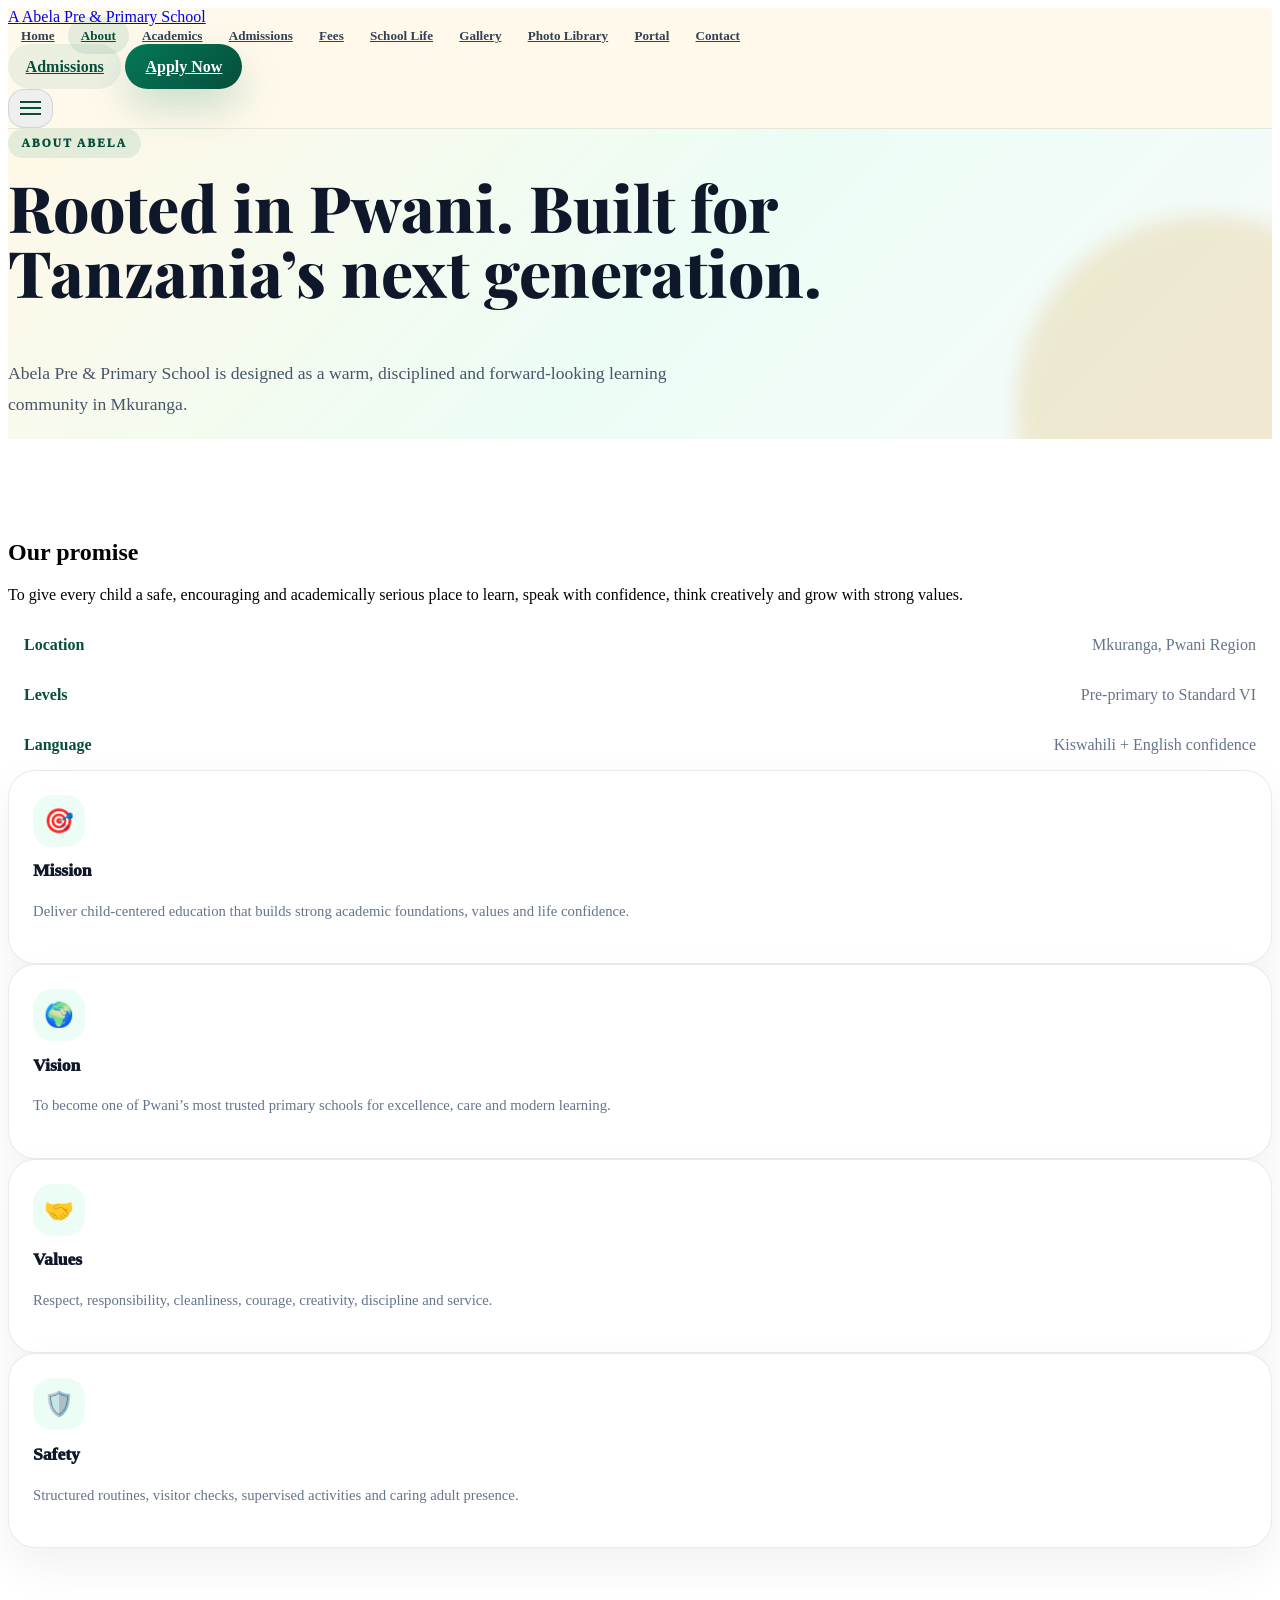
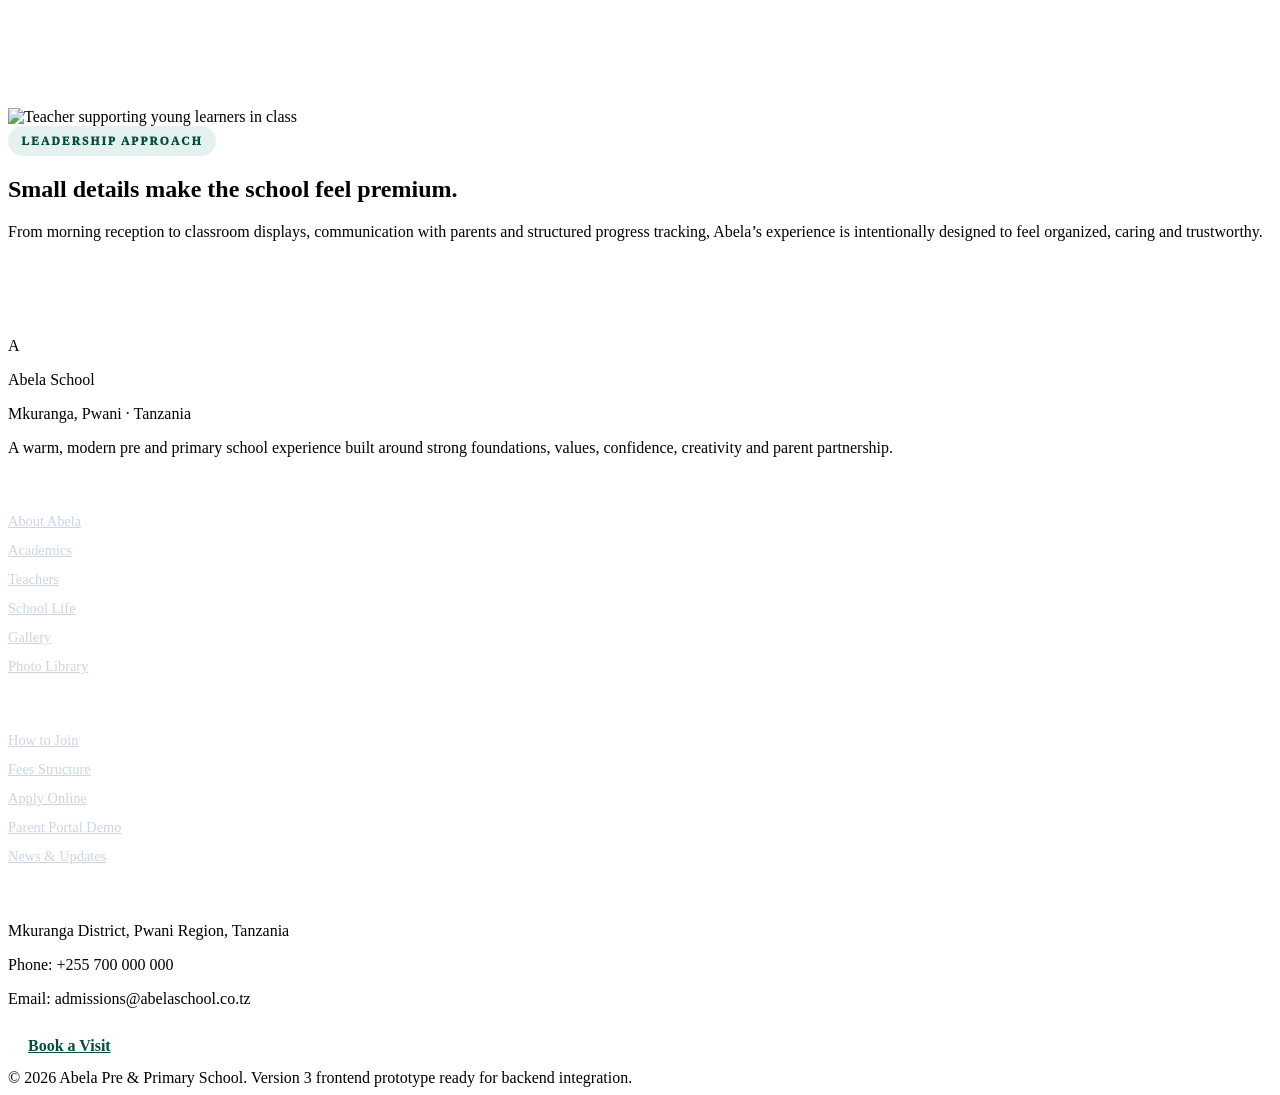
==== about.html @ 207eb551 "all new commited" ====
<!doctype html>
<html lang="en">
<head>
  <meta charset="UTF-8" />
  <meta name="viewport" content="width=device-width, initial-scale=1.0" />
  <title>About Abela | Pre &amp; Primary School in Pwani</title>
  <meta name="description" content="Learn about Abela Pre &amp; Primary School, a child-focused school in Mkuranga, Pwani, Tanzania." />
  <meta name="theme-color" content="#047857" />
  <meta property="og:title" content="About Abela | Pre &amp; Primary School in Pwani" />
  <meta property="og:description" content="Learn about Abela Pre &amp; Primary School, a child-focused school in Mkuranga, Pwani, Tanzania." />
  <meta property="og:type" content="website" />
  <meta property="og:image" content="https://images.unsplash.com/photo-1509062522246-3755977927d7?auto=format&fit=crop&w=1600&q=80" />
  <link rel="preconnect" href="https://fonts.googleapis.com" />
  <link rel="preconnect" href="https://fonts.gstatic.com" crossorigin />
  <link href="https://fonts.googleapis.com/css2?family=Inter:wght@400;500;600;700;800;900&family=Playfair+Display:wght@700;800&display=swap" rel="stylesheet" />
  <script src="https://cdn.tailwindcss.com"></script>
  <script>
    tailwind.config = {
      theme: {
        extend: {
          fontFamily: {
            sans: ['Inter', 'sans-serif'],
            display: ['Playfair Display', 'serif']
          },
          colors: {
            abela: {
              green: '#047857',
              deep: '#064e3b',
              gold: '#d6a83f',
              cream: '#fff8e7'
            }
          },
          boxShadow: {
            glow: '0 24px 70px rgba(4, 120, 87, 0.22)'
          }
        }
      }
    };
  </script>
  <link rel="stylesheet" href="assets/css/styles.css" />
  <script type="application/ld+json">{"@context":"https://schema.org","@type":"School","name":"Abela Pre & Primary School","address":{"@type":"PostalAddress","addressLocality":"Mkuranga","addressRegion":"Pwani","addressCountry":"TZ"},"url":"https://example.com","telephone":"+255700000000"}</script>
</head>
<body class="bg-abela-cream text-slate-900 antialiased">
  <a href="#main" class="skip-link">Skip to content</a>
  
<header class="site-header">
  <nav class="mx-auto flex max-w-7xl items-center justify-between px-4 py-4 sm:px-6 lg:px-8" aria-label="Main navigation">
    <a href="index.html" class="group flex items-center gap-3" aria-label="Abela Pre & Primary School home">
      <span class="grid h-12 w-12 place-items-center rounded-2xl bg-emerald-700 text-lg font-black text-white shadow-lg shadow-emerald-900/20 ring-1 ring-white/30">A</span>
      <span>
        <span class="block text-sm font-black uppercase tracking-[0.22em] text-emerald-900">Abela</span>
        <span class="block text-xs font-semibold text-slate-500">Pre & Primary School</span>
      </span>
    </a>
    <div class="hidden items-center gap-1 xl:flex">
      <a class="nav-link" href="index.html">Home</a><a class="nav-link active" href="about.html">About</a><a class="nav-link" href="academics.html">Academics</a><a class="nav-link" href="admissions.html">Admissions</a><a class="nav-link" href="fees.html">Fees</a><a class="nav-link" href="school-life.html">School Life</a><a class="nav-link" href="gallery.html">Gallery</a><a class="nav-link" href="photo-library.html">Photo Library</a><a class="nav-link" href="portal.html">Portal</a><a class="nav-link" href="contact.html">Contact</a>
    </div>
    <div class="hidden items-center gap-3 xl:flex">
      <a href="admissions.html" class="btn btn-ghost">Admissions</a>
      <a href="apply.html" class="btn btn-primary">Apply Now</a>
    </div>
    <button id="menuBtn" class="menu-button xl:hidden" type="button" aria-label="Open navigation menu" aria-controls="mobileMenu" aria-expanded="false">
      <span class="menu-line"></span>
      <span class="menu-line"></span>
      <span class="menu-line"></span>
    </button>
  </nav>
  <div id="mobileMenu" class="mobile-menu xl:hidden" hidden>
    <div class="mx-auto grid max-w-7xl gap-2 px-4 pb-5 sm:px-6">
      <a class="mobile-link" href="index.html">Home</a><a class="mobile-link active" href="about.html">About</a><a class="mobile-link" href="academics.html">Academics</a><a class="mobile-link" href="admissions.html">Admissions</a><a class="mobile-link" href="fees.html">Fees</a><a class="mobile-link" href="school-life.html">School Life</a><a class="mobile-link" href="gallery.html">Gallery</a><a class="mobile-link" href="photo-library.html">Photo Library</a><a class="mobile-link" href="portal.html">Portal</a><a class="mobile-link" href="contact.html">Contact</a><a class="mobile-link" href="teachers.html">Teachers</a><a class="mobile-link" href="news.html">News</a>
      <a href="apply.html" class="btn btn-primary mt-2 w-full justify-center">Start Admission Application</a>
    </div>
  </div>
</header>

  <main id="main">

<section class="page-hero">
  <div class="mx-auto max-w-7xl px-4 py-16 sm:px-6 lg:px-8">
    <span class="eyebrow">About Abela</span>
    <h1>Rooted in Pwani. Built for Tanzania’s next generation.</h1>
    <p>Abela Pre & Primary School is designed as a warm, disciplined and forward-looking learning community in Mkuranga.</p>
  </div>
</section>
<section class="section-padding bg-white">
  <div class="mx-auto grid max-w-7xl gap-10 px-4 sm:px-6 lg:grid-cols-[0.9fr_1.1fr] lg:px-8">
    <div class="reveal rounded-[2rem] bg-emerald-50 p-8">
      <h2 class="font-display text-4xl font-bold">Our promise</h2>
      <p class="mt-5 leading-8 text-slate-700">To give every child a safe, encouraging and academically serious place to learn, speak with confidence, think creatively and grow with strong values.</p>
      <div class="mt-8 grid gap-3">
        <div class="info-pill"><strong>Location</strong><span>Mkuranga, Pwani Region</span></div>
        <div class="info-pill"><strong>Levels</strong><span>Pre-primary to Standard VI</span></div>
        <div class="info-pill"><strong>Language</strong><span>Kiswahili + English confidence</span></div>
      </div>
    </div>
    <div class="grid gap-5 md:grid-cols-2">
      <article class="feature-card reveal"><span class="icon-badge">🎯</span><h3>Mission</h3><p>Deliver child-centered education that builds strong academic foundations, values and life confidence.</p></article>
      <article class="feature-card reveal"><span class="icon-badge">🌍</span><h3>Vision</h3><p>To become one of Pwani’s most trusted primary schools for excellence, care and modern learning.</p></article>
      <article class="feature-card reveal"><span class="icon-badge">🤝</span><h3>Values</h3><p>Respect, responsibility, cleanliness, courage, creativity, discipline and service.</p></article>
      <article class="feature-card reveal"><span class="icon-badge">🛡️</span><h3>Safety</h3><p>Structured routines, visitor checks, supervised activities and caring adult presence.</p></article>
    </div>
  </div>
</section>
<section class="section-padding bg-abela-cream">
  <div class="mx-auto grid max-w-7xl items-center gap-10 px-4 sm:px-6 lg:grid-cols-2 lg:px-8">
    <img class="reveal h-[420px] w-full rounded-[2rem] object-cover shadow-glow" src="https://images.unsplash.com/photo-1596495577886-d920f1fb7238?auto=format&fit=crop&w=1200&q=80" alt="Teacher supporting young learners in class" loading="lazy" />
    <div class="reveal">
      <span class="eyebrow">Leadership approach</span>
      <h2 class="mt-4 font-display text-4xl font-bold">Small details make the school feel premium.</h2>
      <p class="mt-5 leading-8 text-slate-700">From morning reception to classroom displays, communication with parents and structured progress tracking, Abela’s experience is intentionally designed to feel organized, caring and trustworthy.</p>
    </div>
  </div>
</section>

  </main>
  
<footer class="border-t border-emerald-900/10 bg-slate-950 text-white">
  <div class="mx-auto grid max-w-7xl gap-10 px-4 py-14 sm:px-6 lg:grid-cols-[1.25fr_0.75fr_0.75fr_1fr] lg:px-8">
    <div>
      <div class="flex items-center gap-3">
        <span class="grid h-12 w-12 place-items-center rounded-2xl bg-emerald-500 text-lg font-black text-white">A</span>
        <div>
          <p class="font-black uppercase tracking-[0.2em]">Abela School</p>
          <p class="text-sm text-slate-400">Mkuranga, Pwani · Tanzania</p>
        </div>
      </div>
      <p class="mt-5 max-w-sm text-sm leading-7 text-slate-300">A warm, modern pre and primary school experience built around strong foundations, values, confidence, creativity and parent partnership.</p>
    </div>
    <div>
      <h3 class="footer-title">School</h3>
      <a class="footer-link" href="about.html">About Abela</a>
      <a class="footer-link" href="academics.html">Academics</a>
      <a class="footer-link" href="teachers.html">Teachers</a>
      <a class="footer-link" href="school-life.html">School Life</a>
      <a class="footer-link" href="gallery.html">Gallery</a>
      <a class="footer-link" href="photo-library.html">Photo Library</a>
    </div>
    <div>
      <h3 class="footer-title">Admissions</h3>
      <a class="footer-link" href="admissions.html">How to Join</a>
      <a class="footer-link" href="fees.html">Fees Structure</a>
      <a class="footer-link" href="apply.html">Apply Online</a>
      <a class="footer-link" href="portal.html">Parent Portal Demo</a>
      <a class="footer-link" href="news.html">News & Updates</a>
    </div>
    <div>
      <h3 class="footer-title">Contact</h3>
      <p class="text-sm leading-7 text-slate-300">Mkuranga District, Pwani Region, Tanzania</p>
      <p class="text-sm leading-7 text-slate-300">Phone: +255 700 000 000</p>
      <p class="text-sm leading-7 text-slate-300">Email: admissions@abelaschool.co.tz</p>
      <a class="btn btn-light mt-5" href="contact.html">Book a Visit</a>
    </div>
  </div>
  <div class="border-t border-white/10 px-4 py-5 text-center text-xs text-slate-400">
    © <span data-year></span> Abela Pre & Primary School. Version 3 frontend prototype ready for backend integration.
  </div>
</footer>
<button id="topBtn" class="top-button" type="button" aria-label="Scroll to top">↑</button>

  <script src="assets/js/main.js"></script>
</body>
</html>
---- assets/css/styles.css ----
:root {
  --green: #047857;
  --deep: #064e3b;
  --gold: #d6a83f;
  --cream: #fff8e7;
  --ink: #0f172a;
}
* { scroll-behavior: smooth; }
body { min-height: 100vh; }
.skip-link { position: fixed; left: 1rem; top: -4rem; z-index: 100; border-radius: 999px; background: var(--deep); color: white; padding: .75rem 1rem; transition: top .2s ease; }
.skip-link:focus { top: 1rem; }
.site-header { position: sticky; top: 0; z-index: 50; border-bottom: 1px solid rgba(6, 78, 59, .1); background: rgba(255, 248, 231, .84); backdrop-filter: blur(18px); }
.nav-link, .mobile-link { border-radius: 999px; color: #334155; font-size: .82rem; font-weight: 800; padding: .68rem .82rem; transition: all .2s ease; }
.nav-link:hover, .nav-link.active, .mobile-link:hover, .mobile-link.active { background: rgba(4, 120, 87, .1); color: var(--deep); }
.mobile-menu { border-top: 1px solid rgba(6,78,59,.1); background: rgba(255,248,231,.96); }
.mobile-link { display: block; }
.menu-button { display: grid; gap: .25rem; border-radius: 1rem; border: 1px solid rgba(6,78,59,.15); padding: .7rem; }
.menu-line { display: block; width: 1.3rem; height: 2px; background: var(--deep); }
.btn { display: inline-flex; align-items: center; justify-content: center; gap: .5rem; border-radius: 999px; font-weight: 900; transition: transform .2s ease, box-shadow .2s ease, background .2s ease; }
.btn:hover { transform: translateY(-2px); }
.btn-primary { background: linear-gradient(135deg, var(--green), var(--deep)); color: white; padding: .85rem 1.25rem; box-shadow: 0 18px 40px rgba(4, 120, 87, .22); }
.btn-ghost { background: rgba(4, 120, 87, .08); color: var(--deep); padding: .85rem 1.1rem; }
.btn-outline { border: 1px solid rgba(6, 78, 59, .18); background: white; color: var(--deep); padding: .85rem 1.25rem; }
.btn-light { background: white; color: var(--deep); padding: .85rem 1.25rem; }
.btn-xl { padding: 1rem 1.5rem; }
.hero-shell { position: relative; min-height: calc(100vh - 80px); }
.eyebrow { display: inline-flex; align-items: center; gap: .5rem; border-radius: 999px; background: rgba(4,120,87,.1); color: var(--deep); font-size: .72rem; font-weight: 950; letter-spacing: .18em; padding: .55rem .85rem; text-transform: uppercase; }
.eyebrow.light { background: rgba(255,255,255,.1); color: #fde68a; }
.section-padding { padding: 5rem 0; }
.section-heading { max-width: 48rem; text-align: center; margin: 0 auto; }
.section-heading h2 { margin-top: 1rem; font-family: 'Playfair Display', serif; font-size: clamp(2.35rem, 4vw, 4rem); line-height: 1.05; font-weight: 800; color: #0f172a; }
.section-heading.text-white h2 { color: white; }
.section-heading p { margin-top: 1rem; color: #64748b; line-height: 1.8; }
.page-hero { position: relative; overflow: hidden; background: linear-gradient(135deg, #fff8e7, #ecfdf5 52%, #f8fafc); }
.page-hero::after { content: ''; position: absolute; inset: auto -8rem -10rem auto; width: 24rem; height: 24rem; border-radius: 999px; background: rgba(214,168,63,.22); filter: blur(10px); }
.page-hero h1 { max-width: 58rem; margin-top: 1rem; font-family: 'Playfair Display', serif; font-size: clamp(2.75rem, 5vw, 5.8rem); line-height: 1.02; font-weight: 800; color: #0f172a; }
.page-hero p { margin-top: 1.25rem; max-width: 44rem; color: #475569; font-size: 1.1rem; line-height: 1.8; }
.hero-photo-card { position: relative; overflow: hidden; border-radius: 2.25rem; background: white; padding: .55rem; box-shadow: 0 35px 90px rgba(4,120,87,.25); }
.hero-photo-card img { height: min(68vh, 620px); width: 100%; border-radius: 1.8rem; object-fit: cover; }
.floating-card { position: absolute; border: 1px solid rgba(255,255,255,.45); border-radius: 1.4rem; background: rgba(255,255,255,.88); color: #0f172a; padding: .9rem 1rem; backdrop-filter: blur(16px); box-shadow: 0 18px 45px rgba(15,23,42,.15); }
.floating-card p { font-size: .75rem; color: #64748b; font-weight: 800; }
.floating-card strong { display: block; margin-top: .2rem; font-size: .95rem; }
.dot { display: inline-block; width: .55rem; height: .55rem; border-radius: 999px; background: #22c55e; margin-right: .4rem; }
.metric-card, .dashboard-stat { border: 1px solid rgba(6,78,59,.1); border-radius: 1.4rem; background: rgba(255,255,255,.82); padding: 1rem; box-shadow: 0 12px 30px rgba(15,23,42,.06); }
.metric-card strong, .dashboard-stat strong { display: block; color: var(--deep); font-size: 1.65rem; font-weight: 950; }
.metric-card span, .dashboard-stat span { color: #64748b; font-size: .78rem; font-weight: 700; }
.feature-card, .subject-card, .pathway-light, .step-card, .news-card, .contact-card, .notice-card, .dark-card { border: 1px solid rgba(6,78,59,.1); border-radius: 1.7rem; background: white; padding: 1.5rem; box-shadow: 0 18px 45px rgba(15,23,42,.06); transition: transform .25s ease, box-shadow .25s ease, border-color .25s ease; }
.feature-card:hover, .subject-card:hover, .pathway-light:hover, .step-card:hover, .news-card:hover, .contact-card:hover, .notice-card:hover { transform: translateY(-7px); border-color: rgba(4,120,87,.25); box-shadow: 0 28px 70px rgba(4,120,87,.13); }
.feature-card h3, .subject-card h3, .pathway-light h3, .step-card h3, .news-card h3, .contact-card h3, .notice-card h3, .dark-card h3 { margin-top: .85rem; color: #0f172a; font-size: 1.1rem; font-weight: 950; }
.feature-card p, .subject-card p, .pathway-light p, .step-card p, .news-card p, .contact-card p, .notice-card p, .dark-card p { margin-top: .6rem; color: #64748b; font-size: .92rem; line-height: 1.75; }
.icon-badge { display: grid; width: 3.25rem; height: 3.25rem; place-items: center; border-radius: 1.2rem; background: #ecfdf5; font-size: 1.5rem; }
.pathway-card { border: 1px solid rgba(255,255,255,.12); border-radius: 1.7rem; background: rgba(255,255,255,.06); padding: 1.5rem; }
.pathway-card span, .pathway-light span, .step-card span { color: var(--gold); font-weight: 950; }
.pathway-card h3 { margin-top: .6rem; color: white; font-size: 1.15rem; font-weight: 950; }
.pathway-card p { margin-top: .6rem; color: #cbd5e1; line-height: 1.7; }
.pathway-light span { font-size: 2rem; }
.dark-card { background: rgba(255,255,255,.06); border-color: rgba(255,255,255,.12); }
.dark-card h3 { color: white; }
.dark-card p { color: #cbd5e1; }
.image-card { position: relative; min-height: 330px; overflow: hidden; border-radius: 2rem; box-shadow: 0 20px 60px rgba(15,23,42,.12); }
.image-card img { height: 100%; width: 100%; object-fit: cover; transition: transform .5s ease; }
.image-card:hover img { transform: scale(1.06); }
.image-card::after { content: ''; position: absolute; inset: 0; background: linear-gradient(to top, rgba(2,6,23,.72), transparent 58%); }
.image-card span { position: absolute; bottom: 1.4rem; left: 1.4rem; z-index: 2; color: white; font-size: 1.35rem; font-weight: 950; }
.mini-cta { border: 1px solid rgba(4,120,87,.14); border-radius: 1.4rem; background: white; color: var(--deep); font-weight: 950; padding: 1.1rem 1.25rem; box-shadow: 0 14px 35px rgba(15,23,42,.05); transition: all .2s ease; }
.mini-cta:hover { transform: translateY(-3px); box-shadow: 0 20px 50px rgba(4,120,87,.12); }
.info-pill { display: flex; justify-content: space-between; gap: 1rem; border-radius: 1rem; background: white; padding: 1rem; }
.info-pill strong { color: var(--deep); }
.info-pill span { color: #64748b; }
.fees-table { width: 100%; border-collapse: collapse; min-width: 720px; }
.fees-table th { background: #064e3b; color: white; text-align: left; font-size: .78rem; letter-spacing: .08em; text-transform: uppercase; padding: 1rem; }
.fees-table td { border-top: 1px solid rgba(6,78,59,.1); color: #475569; padding: 1rem; }
.fees-table tbody tr:hover { background: #f0fdf4; }
.portal-card { border: 1px solid rgba(6,78,59,.1); border-radius: 2rem; background: white; padding: clamp(1.25rem, 3vw, 2rem); box-shadow: 0 24px 70px rgba(15,23,42,.08); }
.portal-card h2 { color: #0f172a; font-size: 1.7rem; font-weight: 950; }
.portal-card p { margin-top: .5rem; color: #64748b; line-height: 1.7; }
.portal-progress { display: flex; gap: .6rem; margin-bottom: 1.5rem; }
.portal-dot { display: grid; width: 2.35rem; height: 2.35rem; place-items: center; border-radius: 999px; background: #e2e8f0; color: #475569; font-weight: 950; }
.portal-dot.active { background: var(--green); color: white; }
.form-step { display: none; }
.form-step.active { display: block; }
.form-grid { display: grid; gap: 1rem; grid-template-columns: repeat(2, minmax(0, 1fr)); }
.form-grid label, .portal-card label { color: #334155; font-size: .85rem; font-weight: 900; }
.form-input { margin-top: .45rem; width: 100%; border: 1px solid rgba(6,78,59,.15); border-radius: 1rem; background: #f8fafc; color: #0f172a; padding: .9rem 1rem; outline: none; transition: border-color .2s ease, box-shadow .2s ease; }
.form-input:focus { border-color: var(--green); box-shadow: 0 0 0 4px rgba(4,120,87,.12); }
.checklist { display: grid; gap: .9rem; margin-top: 1.25rem; }
.checklist label { display: flex; align-items: center; gap: .75rem; border: 1px solid rgba(6,78,59,.1); border-radius: 1rem; background: #f8fafc; padding: 1rem; }
.application-result, .form-message { margin-top: 1rem; border-radius: 1rem; padding: 1rem; display: none; }
.application-result.show, .form-message.show { display: block; background: #ecfdf5; color: #065f46; border: 1px solid rgba(4,120,87,.18); }
.dashboard-stat { background: #fff; }
.notice-card span, .news-card span { color: var(--green); font-size: .72rem; font-weight: 950; letter-spacing: .12em; text-transform: uppercase; }
.news-card a, .contact-card a { display: inline-block; margin-top: 1rem; color: var(--deep); font-weight: 950; }
.contact-card span { font-size: 1.6rem; }
.teacher-card { overflow: hidden; border-radius: 1.8rem; background: white; box-shadow: 0 20px 50px rgba(15,23,42,.08); transition: transform .25s ease; }
.teacher-card:hover { transform: translateY(-7px); }
.teacher-card img { width: 100%; height: 240px; object-fit: cover; }
.teacher-card h3 { margin: 1.2rem 1.2rem .2rem; font-weight: 950; font-size: 1.1rem; }
.teacher-card p { margin: 0 1.2rem; color: #64748b; }
.teacher-card span { display: inline-block; margin: 1rem 1.2rem 1.3rem; border-radius: 999px; background: #ecfdf5; color: var(--deep); font-size: .75rem; font-weight: 900; padding: .45rem .75rem; }
.gallery-img { height: 320px; width: 100%; border-radius: 1.8rem; object-fit: cover; box-shadow: 0 20px 55px rgba(15,23,42,.1); }
.filter-btn { border: 1px solid rgba(6,78,59,.15); border-radius: 999px; background: white; color: #475569; font-weight: 900; padding: .75rem 1rem; }
.filter-btn.active, .filter-btn:hover { background: var(--deep); color: white; }
.footer-title { margin-bottom: 1rem; color: white; font-weight: 950; }
.footer-link { display: block; margin-top: .75rem; color: #cbd5e1; font-size: .9rem; transition: color .2s ease; }
.footer-link:hover { color: white; }
.top-button { position: fixed; right: 1rem; bottom: 1rem; z-index: 40; display: grid; width: 3rem; height: 3rem; place-items: center; border-radius: 999px; background: var(--deep); color: white; box-shadow: 0 16px 40px rgba(4,120,87,.25); opacity: 0; pointer-events: none; transition: all .2s ease; }
.top-button.show { opacity: 1; pointer-events: auto; }
.reveal { opacity: 0; transform: translateY(22px); transition: opacity .7s ease, transform .7s ease; }
.reveal.visible { opacity: 1; transform: translateY(0); }
[hidden] { display: none !important; }
@media (max-width: 720px) {
  .section-padding { padding: 3.6rem 0; }
  .form-grid { grid-template-columns: 1fr; }
  .hero-photo-card img { height: 430px; }
  .floating-card { display: none; }
}

/* Version 3 photo-library and premium school upgrades */
.source-card,
.photo-card,
.inspiration-card,
.shot-card {
  border: 1px solid rgba(6,78,59,.11);
  border-radius: 1.75rem;
  background: rgba(255,255,255,.92);
  box-shadow: 0 22px 65px rgba(15,23,42,.08);
  transition: transform .25s ease, box-shadow .25s ease, border-color .25s ease;
  overflow: hidden;
}
.source-card:hover,
.photo-card:hover,
.inspiration-card:hover,
.shot-card:hover {
  transform: translateY(-7px);
  border-color: rgba(4,120,87,.35);
  box-shadow: 0 30px 80px rgba(6,78,59,.14);
}
.photo-card img,
.inspiration-card img {
  height: 250px;
  width: 100%;
  object-fit: cover;
}
.source-card { padding: 1.5rem; }
.source-card h3,
.photo-card h3,
.inspiration-card h3,
.shot-card h3 { color: #0f172a; font-size: 1.08rem; font-weight: 950; }
.source-card p,
.photo-card p,
.inspiration-card p,
.shot-card p { color: #64748b; line-height: 1.7; }
.license-badge { display: inline-flex; align-items: center; gap: .45rem; border-radius: 999px; font-size: .72rem; font-weight: 950; letter-spacing: .08em; text-transform: uppercase; padding: .46rem .72rem; }
.license-free { background: #ecfdf5; color: #065f46; }
.license-paid { background: #fff7ed; color: #9a3412; }
.license-inspiration { background: #eff6ff; color: #1e40af; }
.license-danger { background: #fef2f2; color: #991b1b; }
.photo-library-tabs { display: flex; flex-wrap: wrap; gap: .65rem; }
.photo-tab { border: 1px solid rgba(6,78,59,.15); border-radius: 999px; background: white; color: #475569; font-weight: 950; padding: .78rem 1rem; }
.photo-tab.active,
.photo-tab:hover { background: #064e3b; color: white; }
.photo-asset[hidden] { display: none !important; }
.prompt-box { border: 1px solid rgba(6,78,59,.12); border-radius: 1.5rem; background: #f8fafc; color: #334155; padding: 1rem; line-height: 1.75; }
.copy-button { border-radius: 999px; background: #064e3b; color: white; font-size: .78rem; font-weight: 950; padding: .7rem .95rem; }
.warning-panel { border: 1px solid rgba(214,168,63,.35); border-radius: 1.6rem; background: linear-gradient(135deg, rgba(255,248,231,.95), rgba(255,255,255,.95)); padding: 1.35rem; }
.warning-panel strong { color: #064e3b; }
.asset-meta { display: flex; flex-wrap: wrap; gap: .55rem; margin-top: 1rem; }
.asset-meta span { border-radius: 999px; background: #f1f5f9; color: #475569; font-size: .72rem; font-weight: 850; padding: .4rem .65rem; }
.shot-card { padding: 1.25rem; }
.shot-card span { display: grid; height: 2.5rem; width: 2.5rem; place-items: center; border-radius: 999px; background: #ecfdf5; color: #065f46; font-weight: 950; }
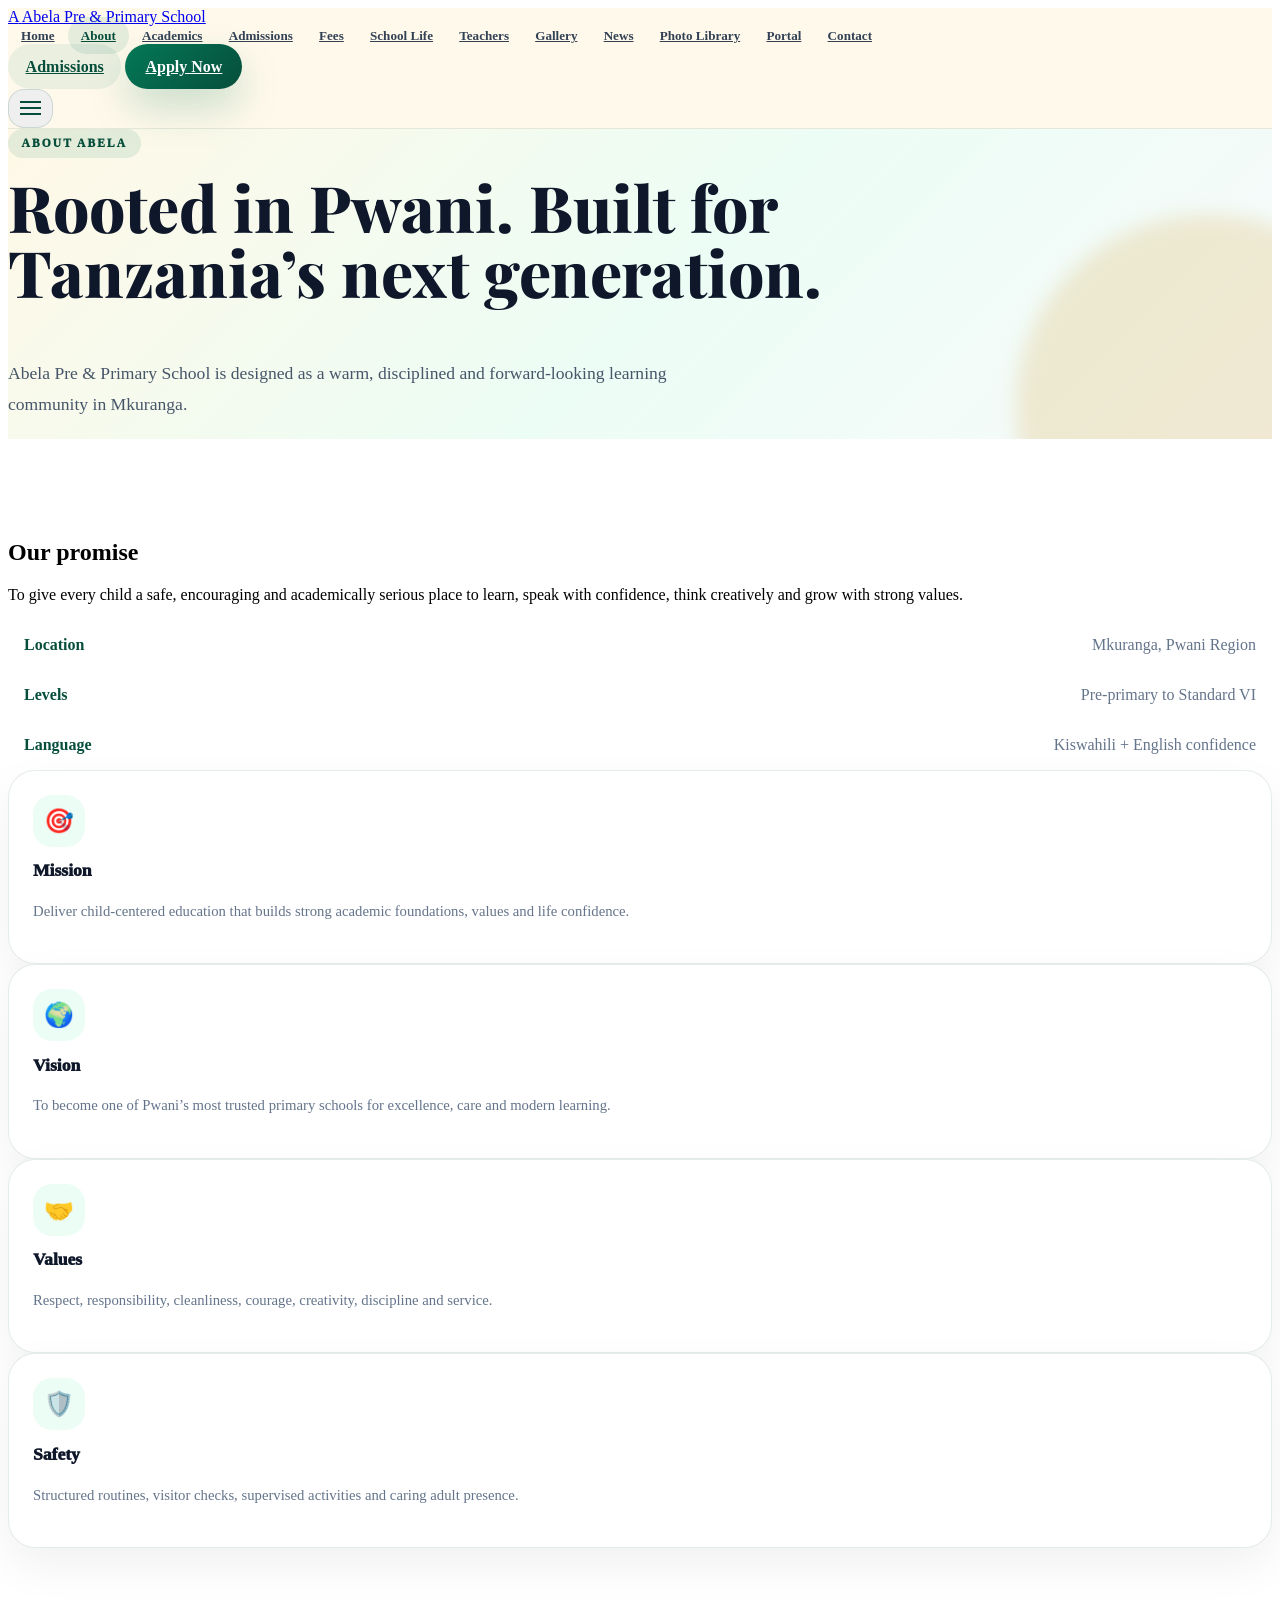
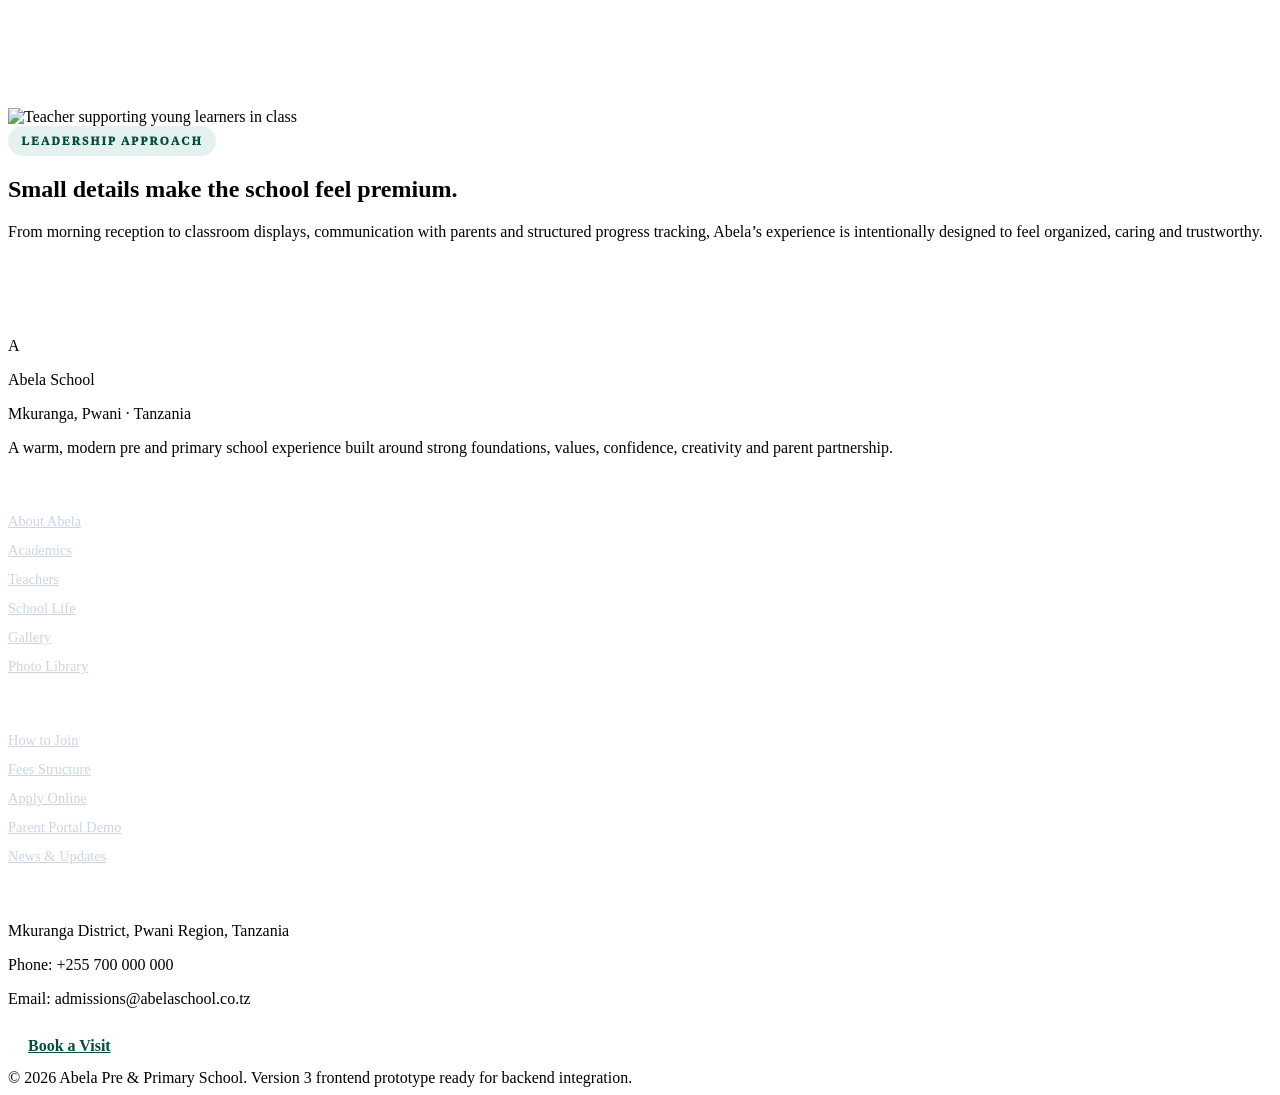
==== commit 5a943a3f: "Polish Abela V3 static site structure and add data-driven demo assets" ====
--- a/about.html
+++ b/about.html
@@ -53,7 +53,7 @@
       </span>
     </a>
     <div class="hidden items-center gap-1 xl:flex">
-      <a class="nav-link" href="index.html">Home</a><a class="nav-link active" href="about.html">About</a><a class="nav-link" href="academics.html">Academics</a><a class="nav-link" href="admissions.html">Admissions</a><a class="nav-link" href="fees.html">Fees</a><a class="nav-link" href="school-life.html">School Life</a><a class="nav-link" href="gallery.html">Gallery</a><a class="nav-link" href="photo-library.html">Photo Library</a><a class="nav-link" href="portal.html">Portal</a><a class="nav-link" href="contact.html">Contact</a>
+      <a class="nav-link" href="index.html">Home</a><a class="nav-link active" href="about.html">About</a><a class="nav-link" href="academics.html">Academics</a><a class="nav-link" href="admissions.html">Admissions</a><a class="nav-link" href="fees.html">Fees</a><a class="nav-link" href="school-life.html">School Life</a><a class="nav-link" href="teachers.html">Teachers</a><a class="nav-link" href="gallery.html">Gallery</a><a class="nav-link" href="news.html">News</a><a class="nav-link" href="photo-library.html">Photo Library</a><a class="nav-link" href="portal.html">Portal</a><a class="nav-link" href="contact.html">Contact</a>
     </div>
     <div class="hidden items-center gap-3 xl:flex">
       <a href="admissions.html" class="btn btn-ghost">Admissions</a>
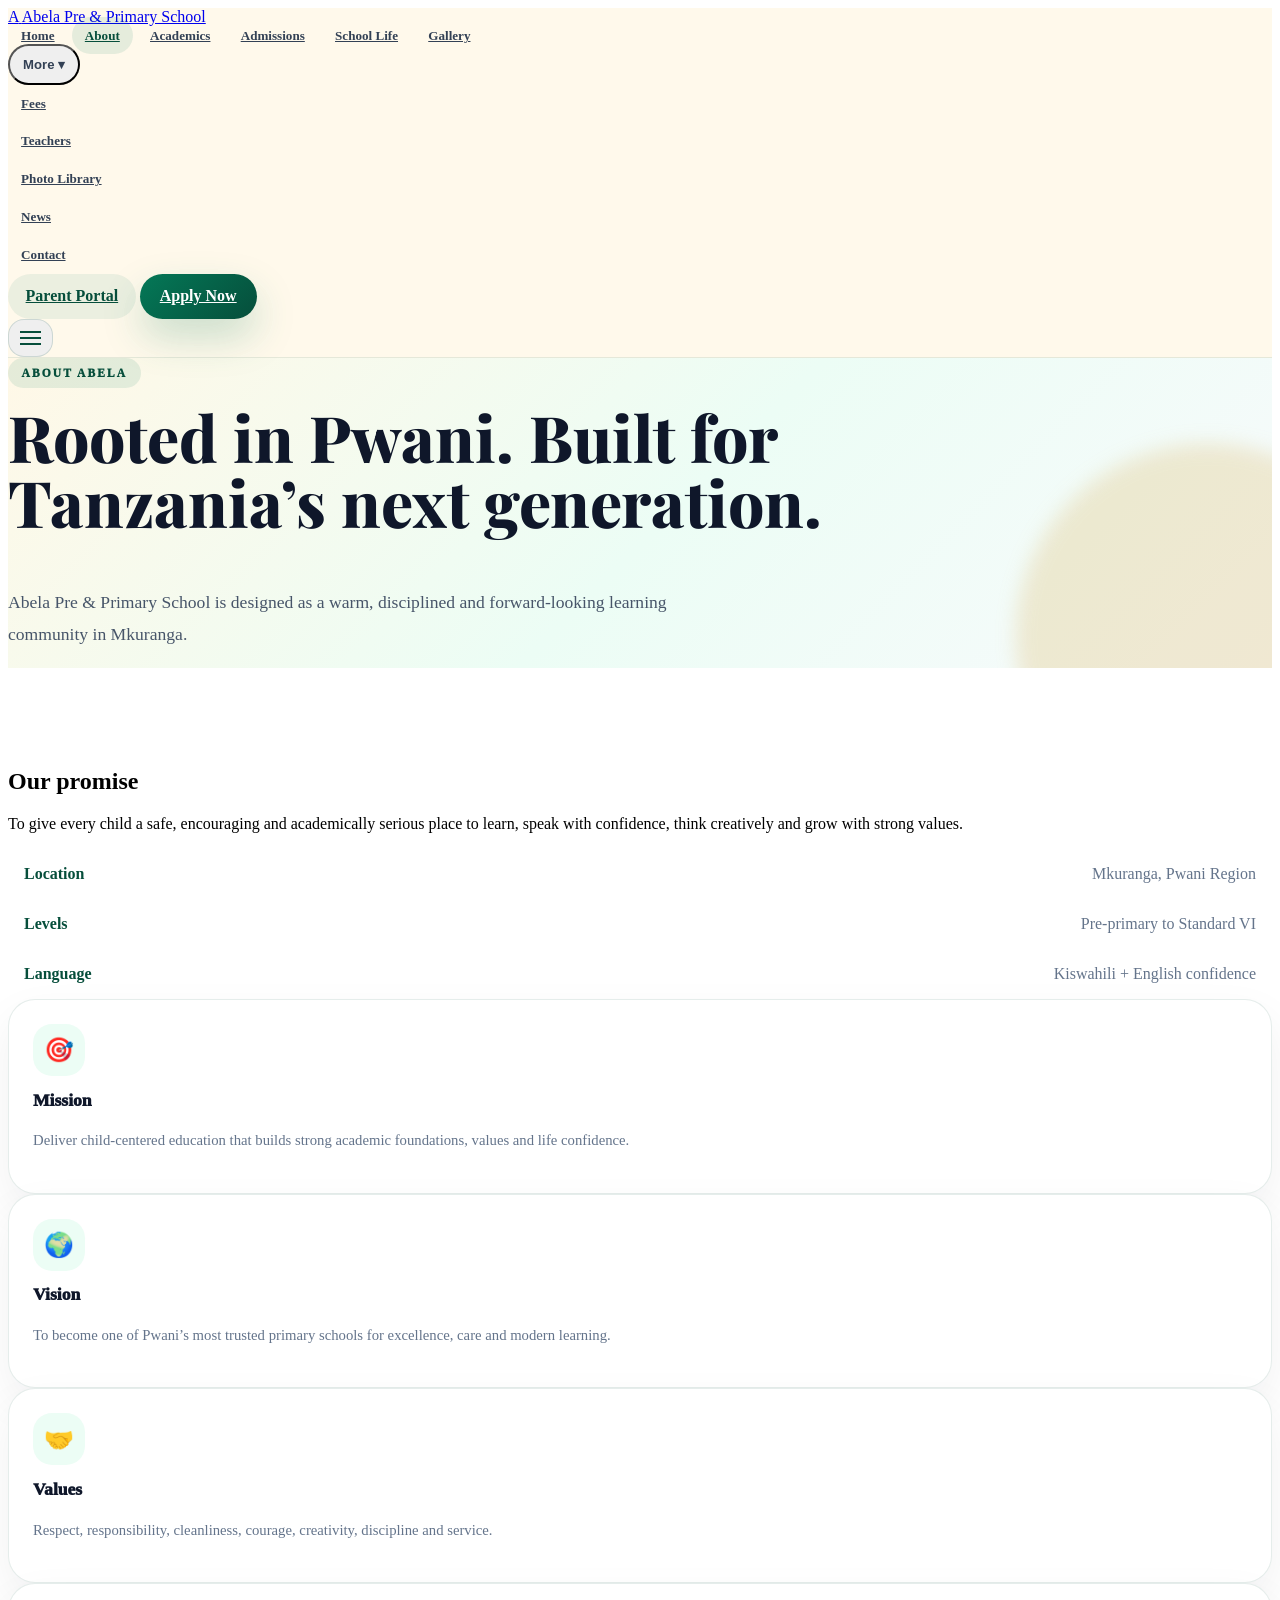
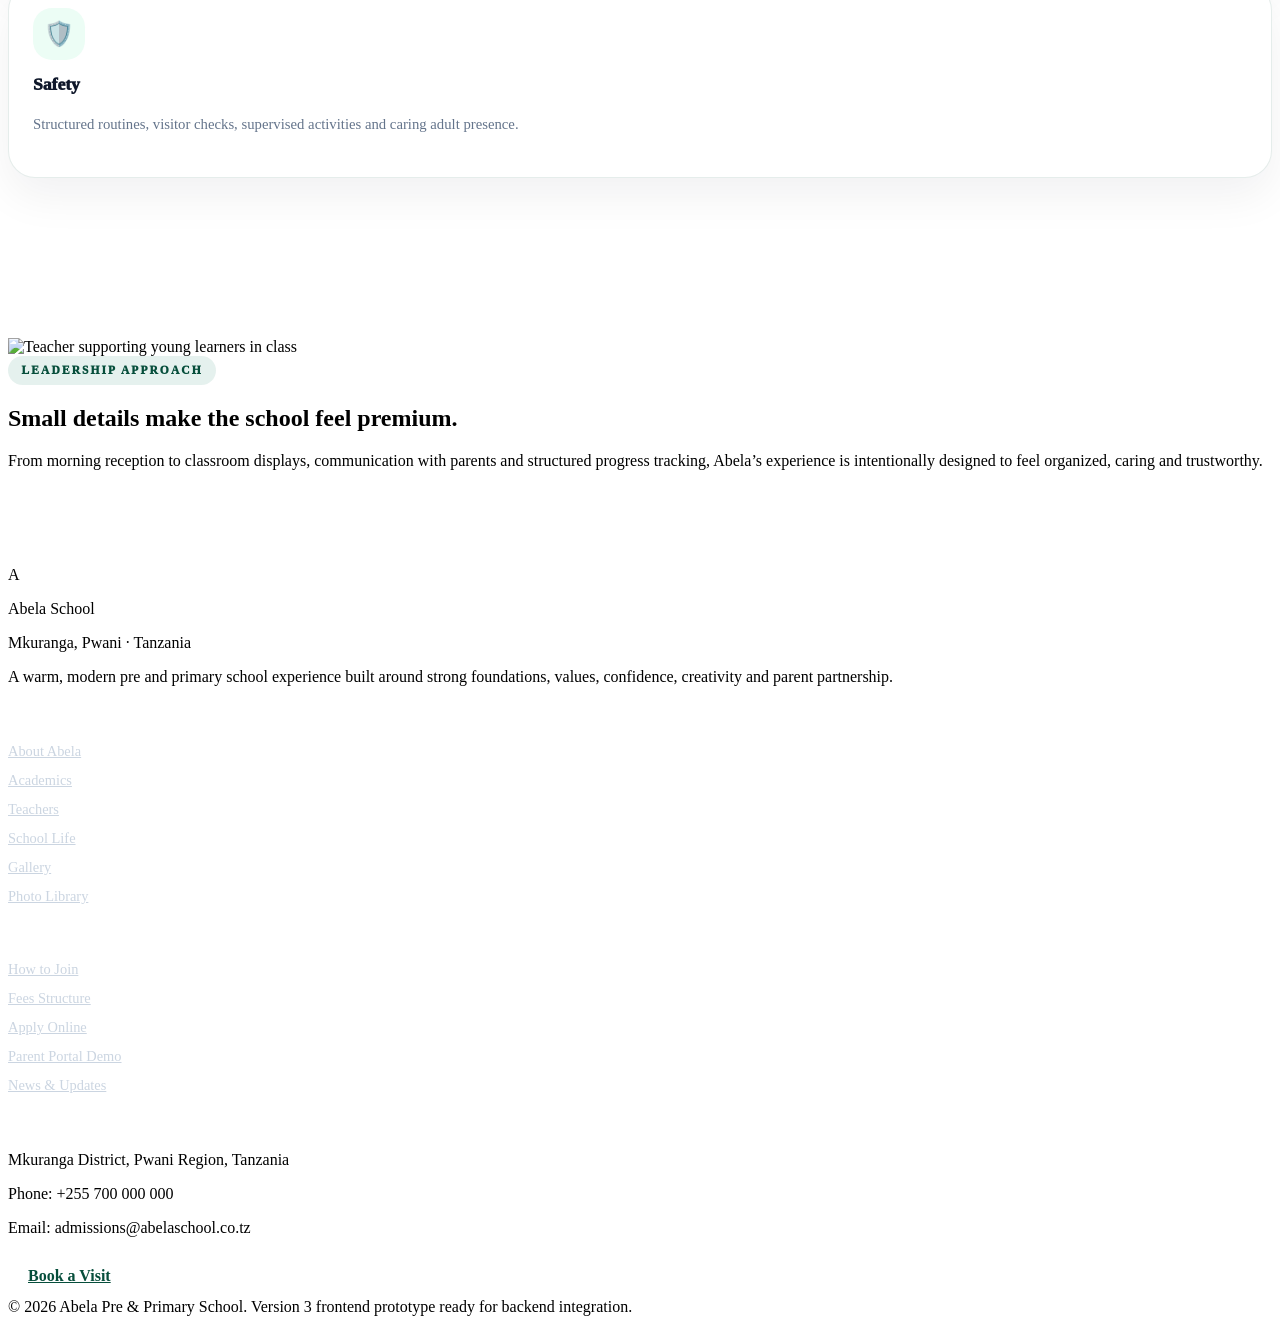
==== commit a71cdbe0: "Redesign sitewide navbar with premium minimal layout and responsive menus" ====
--- a/about.html
+++ b/about.html
@@ -43,32 +43,75 @@
 <body class="bg-abela-cream text-slate-900 antialiased">
   <a href="#main" class="skip-link">Skip to content</a>
   
-<header class="site-header">
-  <nav class="mx-auto flex max-w-7xl items-center justify-between px-4 py-4 sm:px-6 lg:px-8" aria-label="Main navigation">
-    <a href="index.html" class="group flex items-center gap-3" aria-label="Abela Pre & Primary School home">
-      <span class="grid h-12 w-12 place-items-center rounded-2xl bg-emerald-700 text-lg font-black text-white shadow-lg shadow-emerald-900/20 ring-1 ring-white/30">A</span>
-      <span>
-        <span class="block text-sm font-black uppercase tracking-[0.22em] text-emerald-900">Abela</span>
-        <span class="block text-xs font-semibold text-slate-500">Pre & Primary School</span>
+<header id="siteHeader" class="site-header sticky top-0 z-50 border-b border-emerald-900/10 bg-white/95 backdrop-blur supports-[backdrop-filter]:bg-white/85">
+  <nav class="mx-auto flex max-w-7xl items-center justify-between gap-3 px-4 py-3 sm:px-6 lg:px-8" aria-label="Main navigation">
+    <a href="index.html" class="group flex min-w-0 items-center gap-3" aria-label="Abela Pre & Primary School home">
+      <span class="grid h-11 w-11 flex-none place-items-center rounded-2xl bg-emerald-800 text-base font-black text-white shadow-sm ring-1 ring-emerald-900/10">A</span>
+      <span class="min-w-0">
+        <span class="block truncate text-sm font-black uppercase tracking-[0.2em] text-emerald-900">Abela</span>
+        <span class="block truncate text-[11px] font-semibold text-slate-500">Pre & Primary School</span>
       </span>
     </a>
-    <div class="hidden items-center gap-1 xl:flex">
-      <a class="nav-link" href="index.html">Home</a><a class="nav-link active" href="about.html">About</a><a class="nav-link" href="academics.html">Academics</a><a class="nav-link" href="admissions.html">Admissions</a><a class="nav-link" href="fees.html">Fees</a><a class="nav-link" href="school-life.html">School Life</a><a class="nav-link" href="teachers.html">Teachers</a><a class="nav-link" href="gallery.html">Gallery</a><a class="nav-link" href="news.html">News</a><a class="nav-link" href="photo-library.html">Photo Library</a><a class="nav-link" href="portal.html">Portal</a><a class="nav-link" href="contact.html">Contact</a>
-    </div>
-    <div class="hidden items-center gap-3 xl:flex">
-      <a href="admissions.html" class="btn btn-ghost">Admissions</a>
+
+    <div class="hidden xl:flex xl:items-center xl:gap-1">
+      <a class="nav-link" href="index.html">Home</a>
+      <a class="nav-link" href="about.html">About</a>
+      <a class="nav-link" href="academics.html">Academics</a>
+      <a class="nav-link" href="admissions.html">Admissions</a>
+      <a class="nav-link" href="school-life.html">School Life</a>
+      <a class="nav-link" href="gallery.html">Gallery</a>
+    </div>
+
+    <div class="hidden xl:flex xl:items-center xl:gap-2">
+      <div class="relative" data-more-wrap>
+        <button type="button" class="nav-link" id="moreMenuBtn" aria-haspopup="true" aria-expanded="false" aria-controls="moreMenu">More ▾</button>
+        <div id="moreMenu" class="absolute right-0 mt-2 hidden w-52 rounded-2xl border border-emerald-900/10 bg-white p-2 shadow-xl" role="menu" aria-label="More pages">
+          <a role="menuitem" class="mobile-link" href="fees.html">Fees</a>
+          <a role="menuitem" class="mobile-link" href="teachers.html">Teachers</a>
+          <a role="menuitem" class="mobile-link" href="photo-library.html">Photo Library</a>
+          <a role="menuitem" class="mobile-link" href="news.html">News</a>
+          <a role="menuitem" class="mobile-link" href="contact.html">Contact</a>
+        </div>
+      </div>
+      <a href="portal.html" class="btn btn-ghost">Parent Portal</a>
       <a href="apply.html" class="btn btn-primary">Apply Now</a>
     </div>
+
     <button id="menuBtn" class="menu-button xl:hidden" type="button" aria-label="Open navigation menu" aria-controls="mobileMenu" aria-expanded="false">
-      <span class="menu-line"></span>
-      <span class="menu-line"></span>
-      <span class="menu-line"></span>
+      <span class="menu-line"></span><span class="menu-line"></span><span class="menu-line"></span>
     </button>
   </nav>
-  <div id="mobileMenu" class="mobile-menu xl:hidden" hidden>
-    <div class="mx-auto grid max-w-7xl gap-2 px-4 pb-5 sm:px-6">
-      <a class="mobile-link" href="index.html">Home</a><a class="mobile-link active" href="about.html">About</a><a class="mobile-link" href="academics.html">Academics</a><a class="mobile-link" href="admissions.html">Admissions</a><a class="mobile-link" href="fees.html">Fees</a><a class="mobile-link" href="school-life.html">School Life</a><a class="mobile-link" href="gallery.html">Gallery</a><a class="mobile-link" href="photo-library.html">Photo Library</a><a class="mobile-link" href="portal.html">Portal</a><a class="mobile-link" href="contact.html">Contact</a><a class="mobile-link" href="teachers.html">Teachers</a><a class="mobile-link" href="news.html">News</a>
-      <a href="apply.html" class="btn btn-primary mt-2 w-full justify-center">Start Admission Application</a>
+
+  <div id="mobileMenu" class="mobile-menu fixed inset-x-0 top-[72px] bottom-0 z-40 overflow-y-auto bg-white/95 px-4 pb-6 pt-4 backdrop-blur xl:hidden" hidden>
+    <div class="mx-auto grid max-w-2xl gap-4">
+      <section>
+        <p class="px-2 text-xs font-bold uppercase tracking-[0.2em] text-slate-400">Main</p>
+        <div class="mt-2 grid gap-1">
+          <a class="mobile-link" href="index.html">Home</a><a class="mobile-link" href="about.html">About</a><a class="mobile-link" href="academics.html">Academics</a><a class="mobile-link" href="school-life.html">School Life</a><a class="mobile-link" href="gallery.html">Gallery</a>
+        </div>
+      </section>
+      <section>
+        <p class="px-2 text-xs font-bold uppercase tracking-[0.2em] text-slate-400">Admissions</p>
+        <div class="mt-2 grid gap-1">
+          <a class="mobile-link" href="admissions.html">Admissions</a><a class="mobile-link" href="fees.html">Fees</a><a class="mobile-link" href="apply.html">Apply</a>
+        </div>
+      </section>
+      <section>
+        <p class="px-2 text-xs font-bold uppercase tracking-[0.2em] text-slate-400">School</p>
+        <div class="mt-2 grid gap-1">
+          <a class="mobile-link" href="teachers.html">Teachers</a><a class="mobile-link" href="news.html">News</a><a class="mobile-link" href="contact.html">Contact</a>
+        </div>
+      </section>
+      <section>
+        <p class="px-2 text-xs font-bold uppercase tracking-[0.2em] text-slate-400">Resources</p>
+        <div class="mt-2 grid gap-1">
+          <a class="mobile-link" href="photo-library.html">Photo Library</a><a class="mobile-link" href="portal.html">Parent Portal</a>
+        </div>
+      </section>
+      <div class="mt-2 grid gap-2 sm:grid-cols-2">
+        <a href="apply.html" class="btn btn-primary w-full justify-center">Apply Now</a>
+        <a href="portal.html" class="btn btn-ghost w-full justify-center">Parent Portal</a>
+      </div>
     </div>
   </div>
 </header>
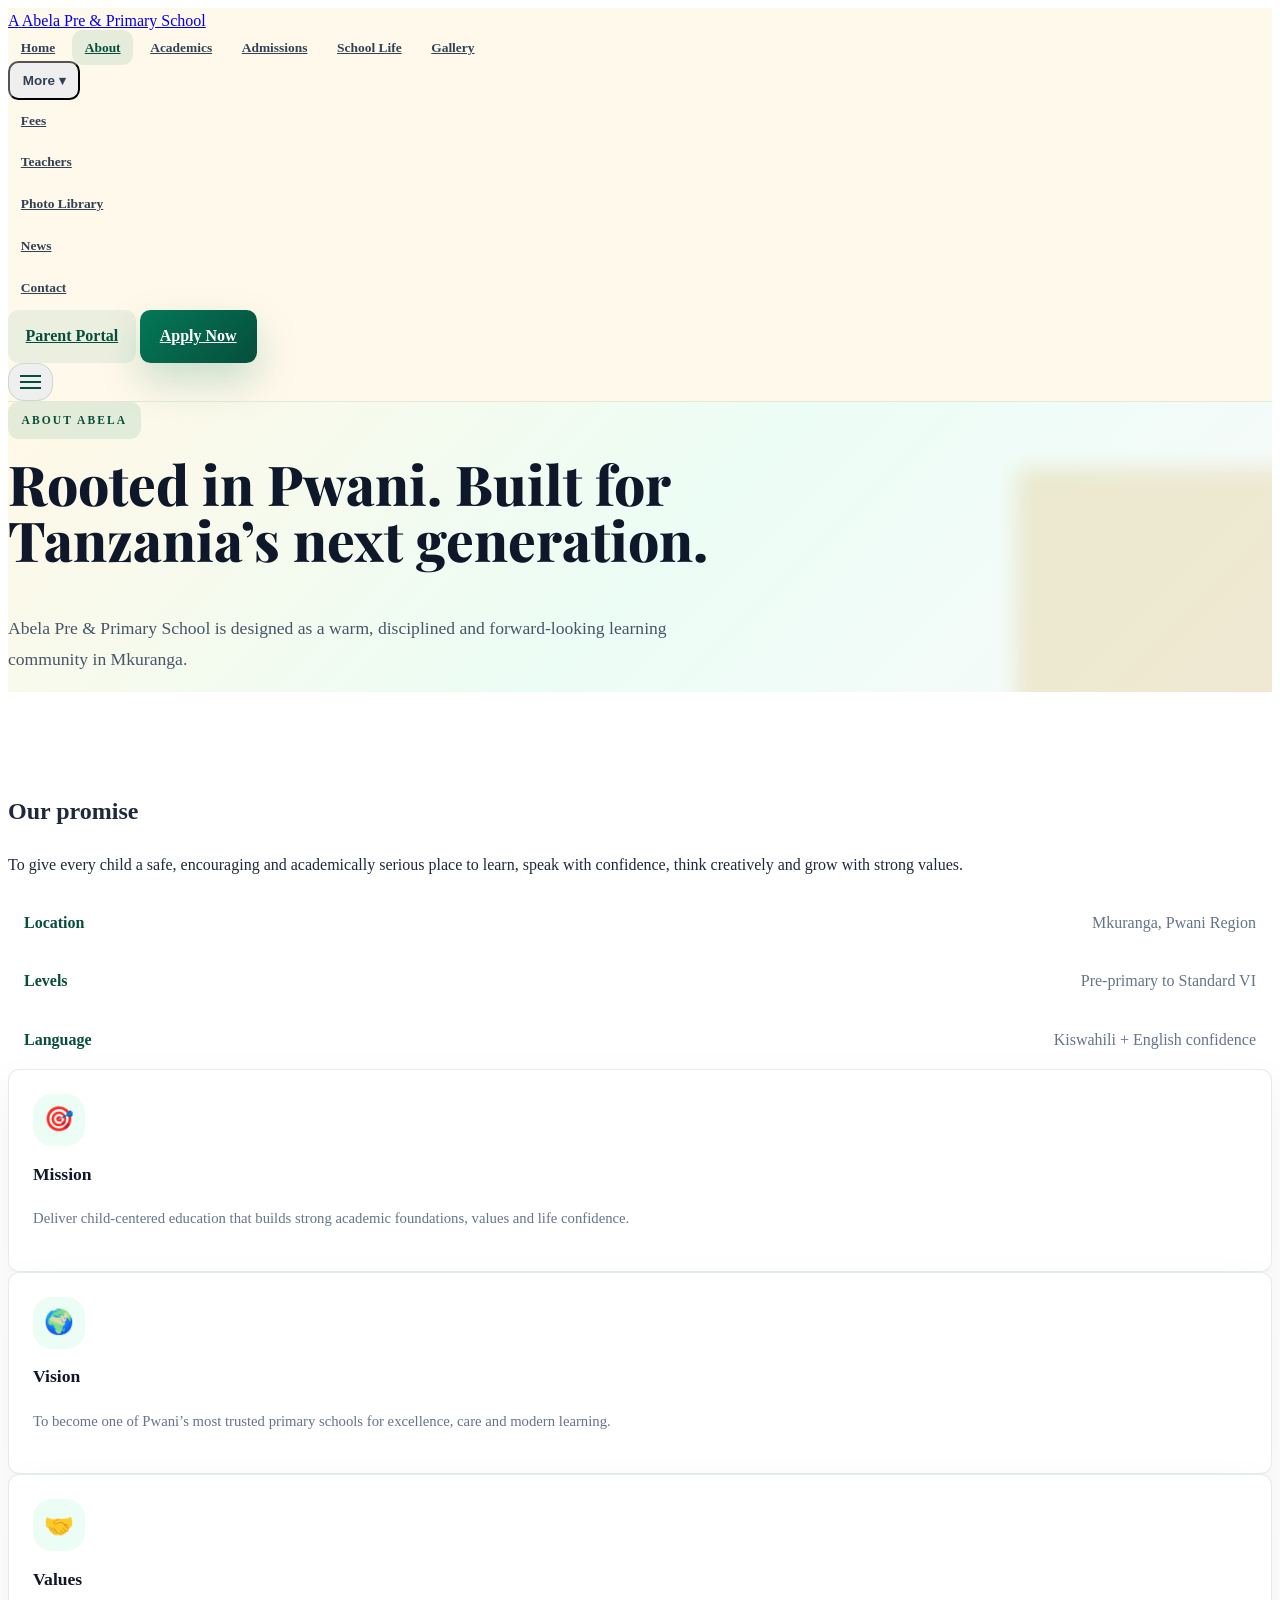
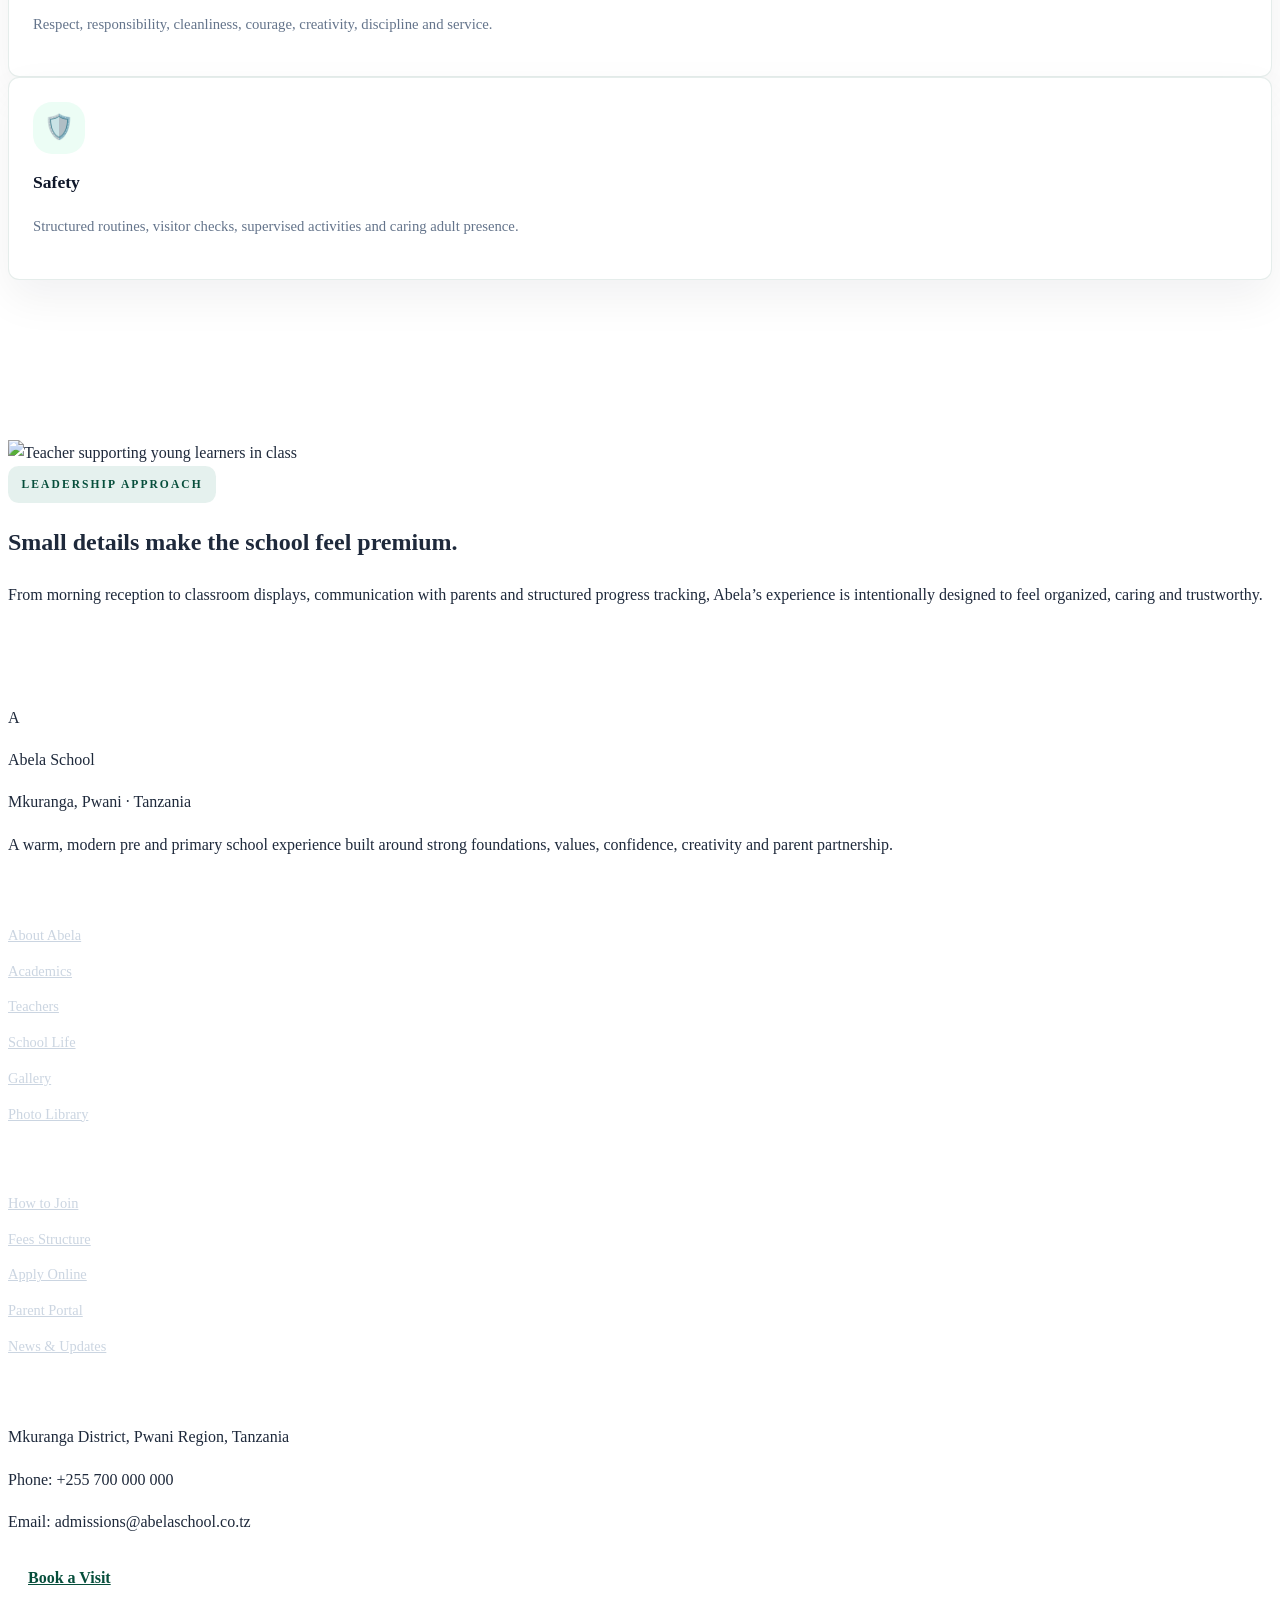
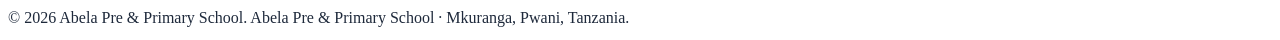
==== commit c5b00158: "polish navbar typography and production copy" ====
--- a/about.html
+++ b/about.html
@@ -127,7 +127,7 @@
 </section>
 <section class="section-padding bg-white">
   <div class="mx-auto grid max-w-7xl gap-10 px-4 sm:px-6 lg:grid-cols-[0.9fr_1.1fr] lg:px-8">
-    <div class="reveal rounded-[2rem] bg-emerald-50 p-8">
+    <div class="reveal rounded-xl bg-emerald-50 p-8">
       <h2 class="font-display text-4xl font-bold">Our promise</h2>
       <p class="mt-5 leading-8 text-slate-700">To give every child a safe, encouraging and academically serious place to learn, speak with confidence, think creatively and grow with strong values.</p>
       <div class="mt-8 grid gap-3">
@@ -146,7 +146,7 @@
 </section>
 <section class="section-padding bg-abela-cream">
   <div class="mx-auto grid max-w-7xl items-center gap-10 px-4 sm:px-6 lg:grid-cols-2 lg:px-8">
-    <img class="reveal h-[420px] w-full rounded-[2rem] object-cover shadow-glow" src="https://images.unsplash.com/photo-1596495577886-d920f1fb7238?auto=format&fit=crop&w=1200&q=80" alt="Teacher supporting young learners in class" loading="lazy" />
+    <img class="reveal h-[420px] w-full rounded-xl object-cover shadow-glow" src="https://images.unsplash.com/photo-1596495577886-d920f1fb7238?auto=format&fit=crop&w=1200&q=80" alt="Teacher supporting young learners in class" loading="lazy" />
     <div class="reveal">
       <span class="eyebrow">Leadership approach</span>
       <h2 class="mt-4 font-display text-4xl font-bold">Small details make the school feel premium.</h2>
@@ -183,7 +183,7 @@
       <a class="footer-link" href="admissions.html">How to Join</a>
       <a class="footer-link" href="fees.html">Fees Structure</a>
       <a class="footer-link" href="apply.html">Apply Online</a>
-      <a class="footer-link" href="portal.html">Parent Portal Demo</a>
+      <a class="footer-link" href="portal.html">Parent Portal</a>
       <a class="footer-link" href="news.html">News & Updates</a>
     </div>
     <div>
@@ -195,7 +195,7 @@
     </div>
   </div>
   <div class="border-t border-white/10 px-4 py-5 text-center text-xs text-slate-400">
-    © <span data-year></span> Abela Pre & Primary School. Version 3 frontend prototype ready for backend integration.
+    © <span data-year></span> Abela Pre & Primary School. Abela Pre & Primary School · Mkuranga, Pwani, Tanzania.
   </div>
 </footer>
 <button id="topBtn" class="top-button" type="button" aria-label="Scroll to top">↑</button>
--- a/assets/css/styles.css
+++ b/assets/css/styles.css
@@ -6,17 +6,17 @@
   --ink: #0f172a;
 }
 * { scroll-behavior: smooth; }
-body { min-height: 100vh; }
-.skip-link { position: fixed; left: 1rem; top: -4rem; z-index: 100; border-radius: 999px; background: var(--deep); color: white; padding: .75rem 1rem; transition: top .2s ease; }
+body { min-height: 100vh; line-height: 1.65; color:#1e293b; }
+.skip-link { position: fixed; left: 1rem; top: -4rem; z-index: 100; border-radius: .65rem; background: var(--deep); color: white; padding: .75rem 1rem; transition: top .2s ease; }
 .skip-link:focus { top: 1rem; }
 .site-header { position: sticky; top: 0; z-index: 50; border-bottom: 1px solid rgba(6, 78, 59, .1); background: rgba(255, 248, 231, .84); backdrop-filter: blur(18px); }
-.nav-link, .mobile-link { border-radius: 999px; color: #334155; font-size: .82rem; font-weight: 800; padding: .68rem .82rem; transition: all .2s ease; }
+.nav-link, .mobile-link { border-radius: .65rem; color: #334155; font-size: .84rem; font-weight: 700; padding: .62rem .8rem; transition: all .2s ease; }
 .nav-link:hover, .nav-link.active, .mobile-link:hover, .mobile-link.active { background: rgba(4, 120, 87, .1); color: var(--deep); }
 .mobile-menu { border-top: 1px solid rgba(6,78,59,.1); background: rgba(255,248,231,.96); }
 .mobile-link { display: block; }
 .menu-button { display: grid; gap: .25rem; border-radius: 1rem; border: 1px solid rgba(6,78,59,.15); padding: .7rem; }
 .menu-line { display: block; width: 1.3rem; height: 2px; background: var(--deep); }
-.btn { display: inline-flex; align-items: center; justify-content: center; gap: .5rem; border-radius: 999px; font-weight: 900; transition: transform .2s ease, box-shadow .2s ease, background .2s ease; }
+.btn { display: inline-flex; align-items: center; justify-content: center; gap: .5rem; border-radius: .65rem; font-weight: 700; transition: transform .2s ease, box-shadow .2s ease, background .2s ease; }
 .btn:hover { transform: translateY(-2px); }
 .btn-primary { background: linear-gradient(135deg, var(--green), var(--deep)); color: white; padding: .85rem 1.25rem; box-shadow: 0 18px 40px rgba(4, 120, 87, .22); }
 .btn-ghost { background: rgba(4, 120, 87, .08); color: var(--deep); padding: .85rem 1.1rem; }
@@ -24,45 +24,45 @@
 .btn-light { background: white; color: var(--deep); padding: .85rem 1.25rem; }
 .btn-xl { padding: 1rem 1.5rem; }
 .hero-shell { position: relative; min-height: calc(100vh - 80px); }
-.eyebrow { display: inline-flex; align-items: center; gap: .5rem; border-radius: 999px; background: rgba(4,120,87,.1); color: var(--deep); font-size: .72rem; font-weight: 950; letter-spacing: .18em; padding: .55rem .85rem; text-transform: uppercase; }
+.eyebrow { display: inline-flex; align-items: center; gap: .5rem; border-radius: .65rem; background: rgba(4,120,87,.1); color: var(--deep); font-size: .72rem; font-weight: 800; letter-spacing: .18em; padding: .55rem .85rem; text-transform: uppercase; }
 .eyebrow.light { background: rgba(255,255,255,.1); color: #fde68a; }
 .section-padding { padding: 5rem 0; }
 .section-heading { max-width: 48rem; text-align: center; margin: 0 auto; }
-.section-heading h2 { margin-top: 1rem; font-family: 'Playfair Display', serif; font-size: clamp(2.35rem, 4vw, 4rem); line-height: 1.05; font-weight: 800; color: #0f172a; }
+.section-heading h2 { margin-top: 1rem; font-family: 'Playfair Display', serif; font-size: clamp(1.85rem, 3.3vw, 3rem); line-height: 1.05; font-weight: 800; color: #0f172a; }
 .section-heading.text-white h2 { color: white; }
-.section-heading p { margin-top: 1rem; color: #64748b; line-height: 1.8; }
+.section-heading p { margin-top: 1rem; color: #64748b; line-height: 1.75; }
 .page-hero { position: relative; overflow: hidden; background: linear-gradient(135deg, #fff8e7, #ecfdf5 52%, #f8fafc); }
-.page-hero::after { content: ''; position: absolute; inset: auto -8rem -10rem auto; width: 24rem; height: 24rem; border-radius: 999px; background: rgba(214,168,63,.22); filter: blur(10px); }
-.page-hero h1 { max-width: 58rem; margin-top: 1rem; font-family: 'Playfair Display', serif; font-size: clamp(2.75rem, 5vw, 5.8rem); line-height: 1.02; font-weight: 800; color: #0f172a; }
-.page-hero p { margin-top: 1.25rem; max-width: 44rem; color: #475569; font-size: 1.1rem; line-height: 1.8; }
-.hero-photo-card { position: relative; overflow: hidden; border-radius: 2.25rem; background: white; padding: .55rem; box-shadow: 0 35px 90px rgba(4,120,87,.25); }
-.hero-photo-card img { height: min(68vh, 620px); width: 100%; border-radius: 1.8rem; object-fit: cover; }
-.floating-card { position: absolute; border: 1px solid rgba(255,255,255,.45); border-radius: 1.4rem; background: rgba(255,255,255,.88); color: #0f172a; padding: .9rem 1rem; backdrop-filter: blur(16px); box-shadow: 0 18px 45px rgba(15,23,42,.15); }
+.page-hero::after { content: ''; position: absolute; inset: auto -8rem -10rem auto; width: 24rem; height: 24rem; border-radius: .65rem; background: rgba(214,168,63,.22); filter: blur(10px); }
+.page-hero h1 { max-width: 58rem; margin-top: 1rem; font-family: 'Playfair Display', serif; font-size: clamp(2rem, 4.3vw, 3.6rem); line-height: 1.02; font-weight: 800; color: #0f172a; }
+.page-hero p { margin-top: 1.25rem; max-width: 44rem; color: #475569; font-size: 1.1rem; line-height: 1.75; }
+.hero-photo-card { position: relative; overflow: hidden; border-radius: .75rem; background: white; padding: .55rem; box-shadow: 0 35px 90px rgba(4,120,87,.25); }
+.hero-photo-card img { height: min(68vh, 620px); width: 100%; border-radius: .7rem; object-fit: cover; }
+.floating-card { position: absolute; border: 1px solid rgba(255,255,255,.45); border-radius: .7rem; background: rgba(255,255,255,.88); color: #0f172a; padding: .9rem 1rem; backdrop-filter: blur(16px); box-shadow: 0 18px 45px rgba(15,23,42,.15); }
 .floating-card p { font-size: .75rem; color: #64748b; font-weight: 800; }
 .floating-card strong { display: block; margin-top: .2rem; font-size: .95rem; }
-.dot { display: inline-block; width: .55rem; height: .55rem; border-radius: 999px; background: #22c55e; margin-right: .4rem; }
-.metric-card, .dashboard-stat { border: 1px solid rgba(6,78,59,.1); border-radius: 1.4rem; background: rgba(255,255,255,.82); padding: 1rem; box-shadow: 0 12px 30px rgba(15,23,42,.06); }
-.metric-card strong, .dashboard-stat strong { display: block; color: var(--deep); font-size: 1.65rem; font-weight: 950; }
+.dot { display: inline-block; width: .55rem; height: .55rem; border-radius: .65rem; background: #22c55e; margin-right: .4rem; }
+.metric-card, .dashboard-stat { border: 1px solid rgba(6,78,59,.1); border-radius: .7rem; background: rgba(255,255,255,.82); padding: 1rem; box-shadow: 0 12px 30px rgba(15,23,42,.06); }
+.metric-card strong, .dashboard-stat strong { display: block; color: var(--deep); font-size: 1.65rem; font-weight: 800; }
 .metric-card span, .dashboard-stat span { color: #64748b; font-size: .78rem; font-weight: 700; }
-.feature-card, .subject-card, .pathway-light, .step-card, .news-card, .contact-card, .notice-card, .dark-card { border: 1px solid rgba(6,78,59,.1); border-radius: 1.7rem; background: white; padding: 1.5rem; box-shadow: 0 18px 45px rgba(15,23,42,.06); transition: transform .25s ease, box-shadow .25s ease, border-color .25s ease; }
+.feature-card, .subject-card, .pathway-light, .step-card, .news-card, .contact-card, .notice-card, .dark-card { border: 1px solid rgba(6,78,59,.1); border-radius: .7rem; background: white; padding: 1.5rem; box-shadow: 0 18px 45px rgba(15,23,42,.06); transition: transform .25s ease, box-shadow .25s ease, border-color .25s ease; }
 .feature-card:hover, .subject-card:hover, .pathway-light:hover, .step-card:hover, .news-card:hover, .contact-card:hover, .notice-card:hover { transform: translateY(-7px); border-color: rgba(4,120,87,.25); box-shadow: 0 28px 70px rgba(4,120,87,.13); }
-.feature-card h3, .subject-card h3, .pathway-light h3, .step-card h3, .news-card h3, .contact-card h3, .notice-card h3, .dark-card h3 { margin-top: .85rem; color: #0f172a; font-size: 1.1rem; font-weight: 950; }
+.feature-card h3, .subject-card h3, .pathway-light h3, .step-card h3, .news-card h3, .contact-card h3, .notice-card h3, .dark-card h3 { margin-top: .85rem; color: #0f172a; font-size: 1.1rem; font-weight: 800; }
 .feature-card p, .subject-card p, .pathway-light p, .step-card p, .news-card p, .contact-card p, .notice-card p, .dark-card p { margin-top: .6rem; color: #64748b; font-size: .92rem; line-height: 1.75; }
 .icon-badge { display: grid; width: 3.25rem; height: 3.25rem; place-items: center; border-radius: 1.2rem; background: #ecfdf5; font-size: 1.5rem; }
-.pathway-card { border: 1px solid rgba(255,255,255,.12); border-radius: 1.7rem; background: rgba(255,255,255,.06); padding: 1.5rem; }
-.pathway-card span, .pathway-light span, .step-card span { color: var(--gold); font-weight: 950; }
-.pathway-card h3 { margin-top: .6rem; color: white; font-size: 1.15rem; font-weight: 950; }
+.pathway-card { border: 1px solid rgba(255,255,255,.12); border-radius: .7rem; background: rgba(255,255,255,.06); padding: 1.5rem; }
+.pathway-card span, .pathway-light span, .step-card span { color: var(--gold); font-weight: 800; }
+.pathway-card h3 { margin-top: .6rem; color: white; font-size: 1.15rem; font-weight: 800; }
 .pathway-card p { margin-top: .6rem; color: #cbd5e1; line-height: 1.7; }
 .pathway-light span { font-size: 2rem; }
 .dark-card { background: rgba(255,255,255,.06); border-color: rgba(255,255,255,.12); }
 .dark-card h3 { color: white; }
 .dark-card p { color: #cbd5e1; }
-.image-card { position: relative; min-height: 330px; overflow: hidden; border-radius: 2rem; box-shadow: 0 20px 60px rgba(15,23,42,.12); }
+.image-card { position: relative; min-height: 330px; overflow: hidden; border-radius: .75rem; box-shadow: 0 20px 60px rgba(15,23,42,.12); }
 .image-card img { height: 100%; width: 100%; object-fit: cover; transition: transform .5s ease; }
 .image-card:hover img { transform: scale(1.06); }
 .image-card::after { content: ''; position: absolute; inset: 0; background: linear-gradient(to top, rgba(2,6,23,.72), transparent 58%); }
-.image-card span { position: absolute; bottom: 1.4rem; left: 1.4rem; z-index: 2; color: white; font-size: 1.35rem; font-weight: 950; }
-.mini-cta { border: 1px solid rgba(4,120,87,.14); border-radius: 1.4rem; background: white; color: var(--deep); font-weight: 950; padding: 1.1rem 1.25rem; box-shadow: 0 14px 35px rgba(15,23,42,.05); transition: all .2s ease; }
+.image-card span { position: absolute; bottom: 1.4rem; left: 1.4rem; z-index: 2; color: white; font-size: 1.35rem; font-weight: 800; }
+.mini-cta { border: 1px solid rgba(4,120,87,.14); border-radius: .7rem; background: white; color: var(--deep); font-weight: 800; padding: 1.1rem 1.25rem; box-shadow: 0 14px 35px rgba(15,23,42,.05); transition: all .2s ease; }
 .mini-cta:hover { transform: translateY(-3px); box-shadow: 0 20px 50px rgba(4,120,87,.12); }
 .info-pill { display: flex; justify-content: space-between; gap: 1rem; border-radius: 1rem; background: white; padding: 1rem; }
 .info-pill strong { color: var(--deep); }
@@ -71,16 +71,16 @@
 .fees-table th { background: #064e3b; color: white; text-align: left; font-size: .78rem; letter-spacing: .08em; text-transform: uppercase; padding: 1rem; }
 .fees-table td { border-top: 1px solid rgba(6,78,59,.1); color: #475569; padding: 1rem; }
 .fees-table tbody tr:hover { background: #f0fdf4; }
-.portal-card { border: 1px solid rgba(6,78,59,.1); border-radius: 2rem; background: white; padding: clamp(1.25rem, 3vw, 2rem); box-shadow: 0 24px 70px rgba(15,23,42,.08); }
-.portal-card h2 { color: #0f172a; font-size: 1.7rem; font-weight: 950; }
+.portal-card { border: 1px solid rgba(6,78,59,.1); border-radius: .75rem; background: white; padding: clamp(1.25rem, 3vw, 2rem); box-shadow: 0 24px 70px rgba(15,23,42,.08); }
+.portal-card h2 { color: #0f172a; font-size: 1.7rem; font-weight: 800; }
 .portal-card p { margin-top: .5rem; color: #64748b; line-height: 1.7; }
 .portal-progress { display: flex; gap: .6rem; margin-bottom: 1.5rem; }
-.portal-dot { display: grid; width: 2.35rem; height: 2.35rem; place-items: center; border-radius: 999px; background: #e2e8f0; color: #475569; font-weight: 950; }
+.portal-dot { display: grid; width: 2.35rem; height: 2.35rem; place-items: center; border-radius: .65rem; background: #e2e8f0; color: #475569; font-weight: 800; }
 .portal-dot.active { background: var(--green); color: white; }
 .form-step { display: none; }
 .form-step.active { display: block; }
 .form-grid { display: grid; gap: 1rem; grid-template-columns: repeat(2, minmax(0, 1fr)); }
-.form-grid label, .portal-card label { color: #334155; font-size: .85rem; font-weight: 900; }
+.form-grid label, .portal-card label { color: #334155; font-size: .85rem; font-weight: 700; }
 .form-input { margin-top: .45rem; width: 100%; border: 1px solid rgba(6,78,59,.15); border-radius: 1rem; background: #f8fafc; color: #0f172a; padding: .9rem 1rem; outline: none; transition: border-color .2s ease, box-shadow .2s ease; }
 .form-input:focus { border-color: var(--green); box-shadow: 0 0 0 4px rgba(4,120,87,.12); }
 .checklist { display: grid; gap: .9rem; margin-top: 1.25rem; }
@@ -88,22 +88,22 @@
 .application-result, .form-message { margin-top: 1rem; border-radius: 1rem; padding: 1rem; display: none; }
 .application-result.show, .form-message.show { display: block; background: #ecfdf5; color: #065f46; border: 1px solid rgba(4,120,87,.18); }
 .dashboard-stat { background: #fff; }
-.notice-card span, .news-card span { color: var(--green); font-size: .72rem; font-weight: 950; letter-spacing: .12em; text-transform: uppercase; }
-.news-card a, .contact-card a { display: inline-block; margin-top: 1rem; color: var(--deep); font-weight: 950; }
+.notice-card span, .news-card span { color: var(--green); font-size: .72rem; font-weight: 800; letter-spacing: .12em; text-transform: uppercase; }
+.news-card a, .contact-card a { display: inline-block; margin-top: 1rem; color: var(--deep); font-weight: 800; }
 .contact-card span { font-size: 1.6rem; }
-.teacher-card { overflow: hidden; border-radius: 1.8rem; background: white; box-shadow: 0 20px 50px rgba(15,23,42,.08); transition: transform .25s ease; }
+.teacher-card { overflow: hidden; border-radius: .7rem; background: white; box-shadow: 0 20px 50px rgba(15,23,42,.08); transition: transform .25s ease; }
 .teacher-card:hover { transform: translateY(-7px); }
 .teacher-card img { width: 100%; height: 240px; object-fit: cover; }
-.teacher-card h3 { margin: 1.2rem 1.2rem .2rem; font-weight: 950; font-size: 1.1rem; }
+.teacher-card h3 { margin: 1.2rem 1.2rem .2rem; font-weight: 800; font-size: 1.1rem; }
 .teacher-card p { margin: 0 1.2rem; color: #64748b; }
-.teacher-card span { display: inline-block; margin: 1rem 1.2rem 1.3rem; border-radius: 999px; background: #ecfdf5; color: var(--deep); font-size: .75rem; font-weight: 900; padding: .45rem .75rem; }
-.gallery-img { height: 320px; width: 100%; border-radius: 1.8rem; object-fit: cover; box-shadow: 0 20px 55px rgba(15,23,42,.1); }
-.filter-btn { border: 1px solid rgba(6,78,59,.15); border-radius: 999px; background: white; color: #475569; font-weight: 900; padding: .75rem 1rem; }
+.teacher-card span { display: inline-block; margin: 1rem 1.2rem 1.3rem; border-radius: .65rem; background: #ecfdf5; color: var(--deep); font-size: .75rem; font-weight: 700; padding: .45rem .75rem; }
+.gallery-img { height: 320px; width: 100%; border-radius: .7rem; object-fit: cover; box-shadow: 0 20px 55px rgba(15,23,42,.1); }
+.filter-btn { border: 1px solid rgba(6,78,59,.15); border-radius: .65rem; background: white; color: #475569; font-weight: 700; padding: .75rem 1rem; }
 .filter-btn.active, .filter-btn:hover { background: var(--deep); color: white; }
-.footer-title { margin-bottom: 1rem; color: white; font-weight: 950; }
+.footer-title { margin-bottom: 1rem; color: white; font-weight: 800; }
 .footer-link { display: block; margin-top: .75rem; color: #cbd5e1; font-size: .9rem; transition: color .2s ease; }
 .footer-link:hover { color: white; }
-.top-button { position: fixed; right: 1rem; bottom: 1rem; z-index: 40; display: grid; width: 3rem; height: 3rem; place-items: center; border-radius: 999px; background: var(--deep); color: white; box-shadow: 0 16px 40px rgba(4,120,87,.25); opacity: 0; pointer-events: none; transition: all .2s ease; }
+.top-button { position: fixed; right: 1rem; bottom: 1rem; z-index: 40; display: grid; width: 3rem; height: 3rem; place-items: center; border-radius: .65rem; background: var(--deep); color: white; box-shadow: 0 16px 40px rgba(4,120,87,.25); opacity: 0; pointer-events: none; transition: all .2s ease; }
 .top-button.show { opacity: 1; pointer-events: auto; }
 .reveal { opacity: 0; transform: translateY(22px); transition: opacity .7s ease, transform .7s ease; }
 .reveal.visible { opacity: 1; transform: translateY(0); }
@@ -121,7 +121,7 @@
 .inspiration-card,
 .shot-card {
   border: 1px solid rgba(6,78,59,.11);
-  border-radius: 1.75rem;
+  border-radius: .75rem;
   background: rgba(255,255,255,.92);
   box-shadow: 0 22px 65px rgba(15,23,42,.08);
   transition: transform .25s ease, box-shadow .25s ease, border-color .25s ease;
@@ -145,26 +145,26 @@
 .source-card h3,
 .photo-card h3,
 .inspiration-card h3,
-.shot-card h3 { color: #0f172a; font-size: 1.08rem; font-weight: 950; }
+.shot-card h3 { color: #0f172a; font-size: 1.08rem; font-weight: 800; }
 .source-card p,
 .photo-card p,
 .inspiration-card p,
 .shot-card p { color: #64748b; line-height: 1.7; }
-.license-badge { display: inline-flex; align-items: center; gap: .45rem; border-radius: 999px; font-size: .72rem; font-weight: 950; letter-spacing: .08em; text-transform: uppercase; padding: .46rem .72rem; }
+.license-badge { display: inline-flex; align-items: center; gap: .45rem; border-radius: .65rem; font-size: .72rem; font-weight: 800; letter-spacing: .08em; text-transform: uppercase; padding: .46rem .72rem; }
 .license-free { background: #ecfdf5; color: #065f46; }
 .license-paid { background: #fff7ed; color: #9a3412; }
 .license-inspiration { background: #eff6ff; color: #1e40af; }
 .license-danger { background: #fef2f2; color: #991b1b; }
 .photo-library-tabs { display: flex; flex-wrap: wrap; gap: .65rem; }
-.photo-tab { border: 1px solid rgba(6,78,59,.15); border-radius: 999px; background: white; color: #475569; font-weight: 950; padding: .78rem 1rem; }
+.photo-tab { border: 1px solid rgba(6,78,59,.15); border-radius: .65rem; background: white; color: #475569; font-weight: 800; padding: .78rem 1rem; }
 .photo-tab.active,
 .photo-tab:hover { background: #064e3b; color: white; }
 .photo-asset[hidden] { display: none !important; }
-.prompt-box { border: 1px solid rgba(6,78,59,.12); border-radius: 1.5rem; background: #f8fafc; color: #334155; padding: 1rem; line-height: 1.75; }
-.copy-button { border-radius: 999px; background: #064e3b; color: white; font-size: .78rem; font-weight: 950; padding: .7rem .95rem; }
-.warning-panel { border: 1px solid rgba(214,168,63,.35); border-radius: 1.6rem; background: linear-gradient(135deg, rgba(255,248,231,.95), rgba(255,255,255,.95)); padding: 1.35rem; }
+.prompt-box { border: 1px solid rgba(6,78,59,.12); border-radius: .65rem; background: #f8fafc; color: #334155; padding: 1rem; line-height: 1.75; }
+.copy-button { border-radius: .65rem; background: #064e3b; color: white; font-size: .78rem; font-weight: 800; padding: .7rem .95rem; }
+.warning-panel { border: 1px solid rgba(214,168,63,.35); border-radius: .7rem; background: linear-gradient(135deg, rgba(255,248,231,.95), rgba(255,255,255,.95)); padding: 1.35rem; }
 .warning-panel strong { color: #064e3b; }
 .asset-meta { display: flex; flex-wrap: wrap; gap: .55rem; margin-top: 1rem; }
-.asset-meta span { border-radius: 999px; background: #f1f5f9; color: #475569; font-size: .72rem; font-weight: 850; padding: .4rem .65rem; }
+.asset-meta span { border-radius: .65rem; background: #f1f5f9; color: #475569; font-size: .72rem; font-weight: 850; padding: .4rem .65rem; }
 .shot-card { padding: 1.25rem; }
-.shot-card span { display: grid; height: 2.5rem; width: 2.5rem; place-items: center; border-radius: 999px; background: #ecfdf5; color: #065f46; font-weight: 950; }
+.shot-card span { display: grid; height: 2.5rem; width: 2.5rem; place-items: center; border-radius: .65rem; background: #ecfdf5; color: #065f46; font-weight: 800; }
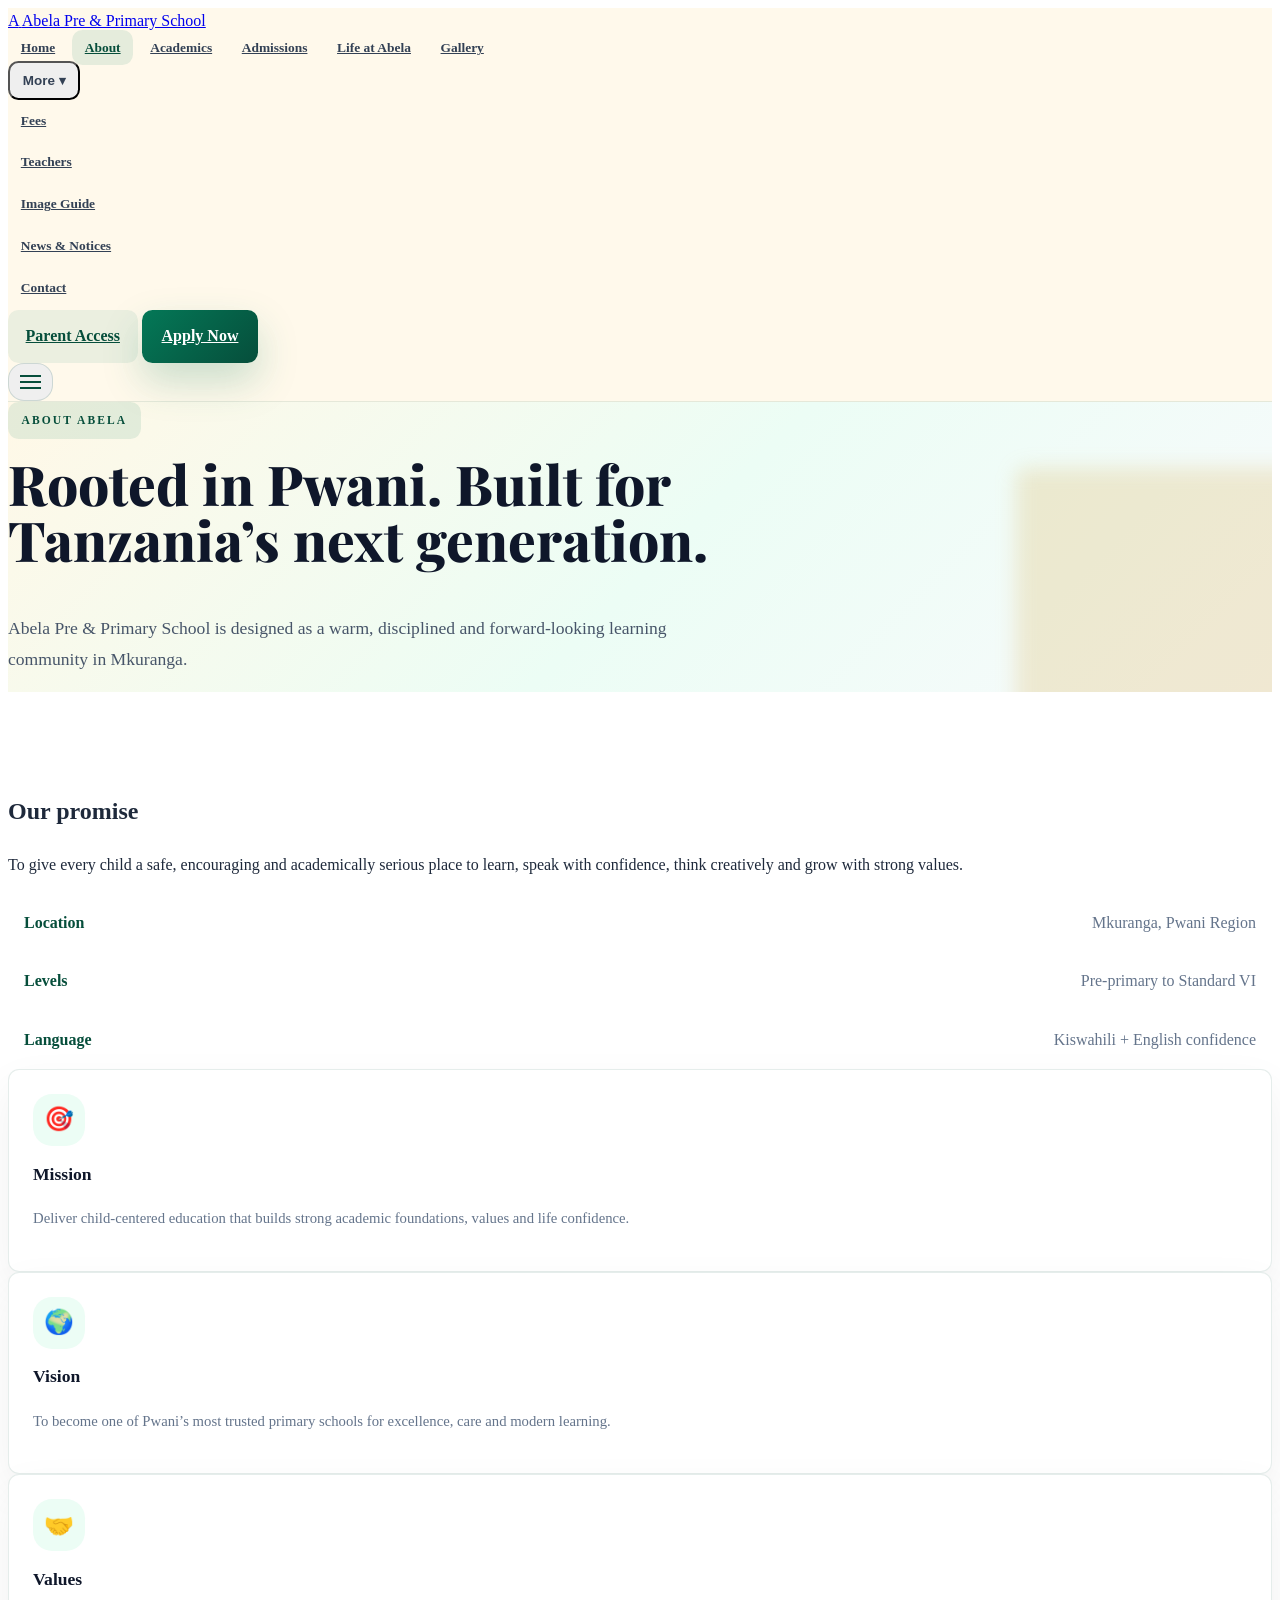
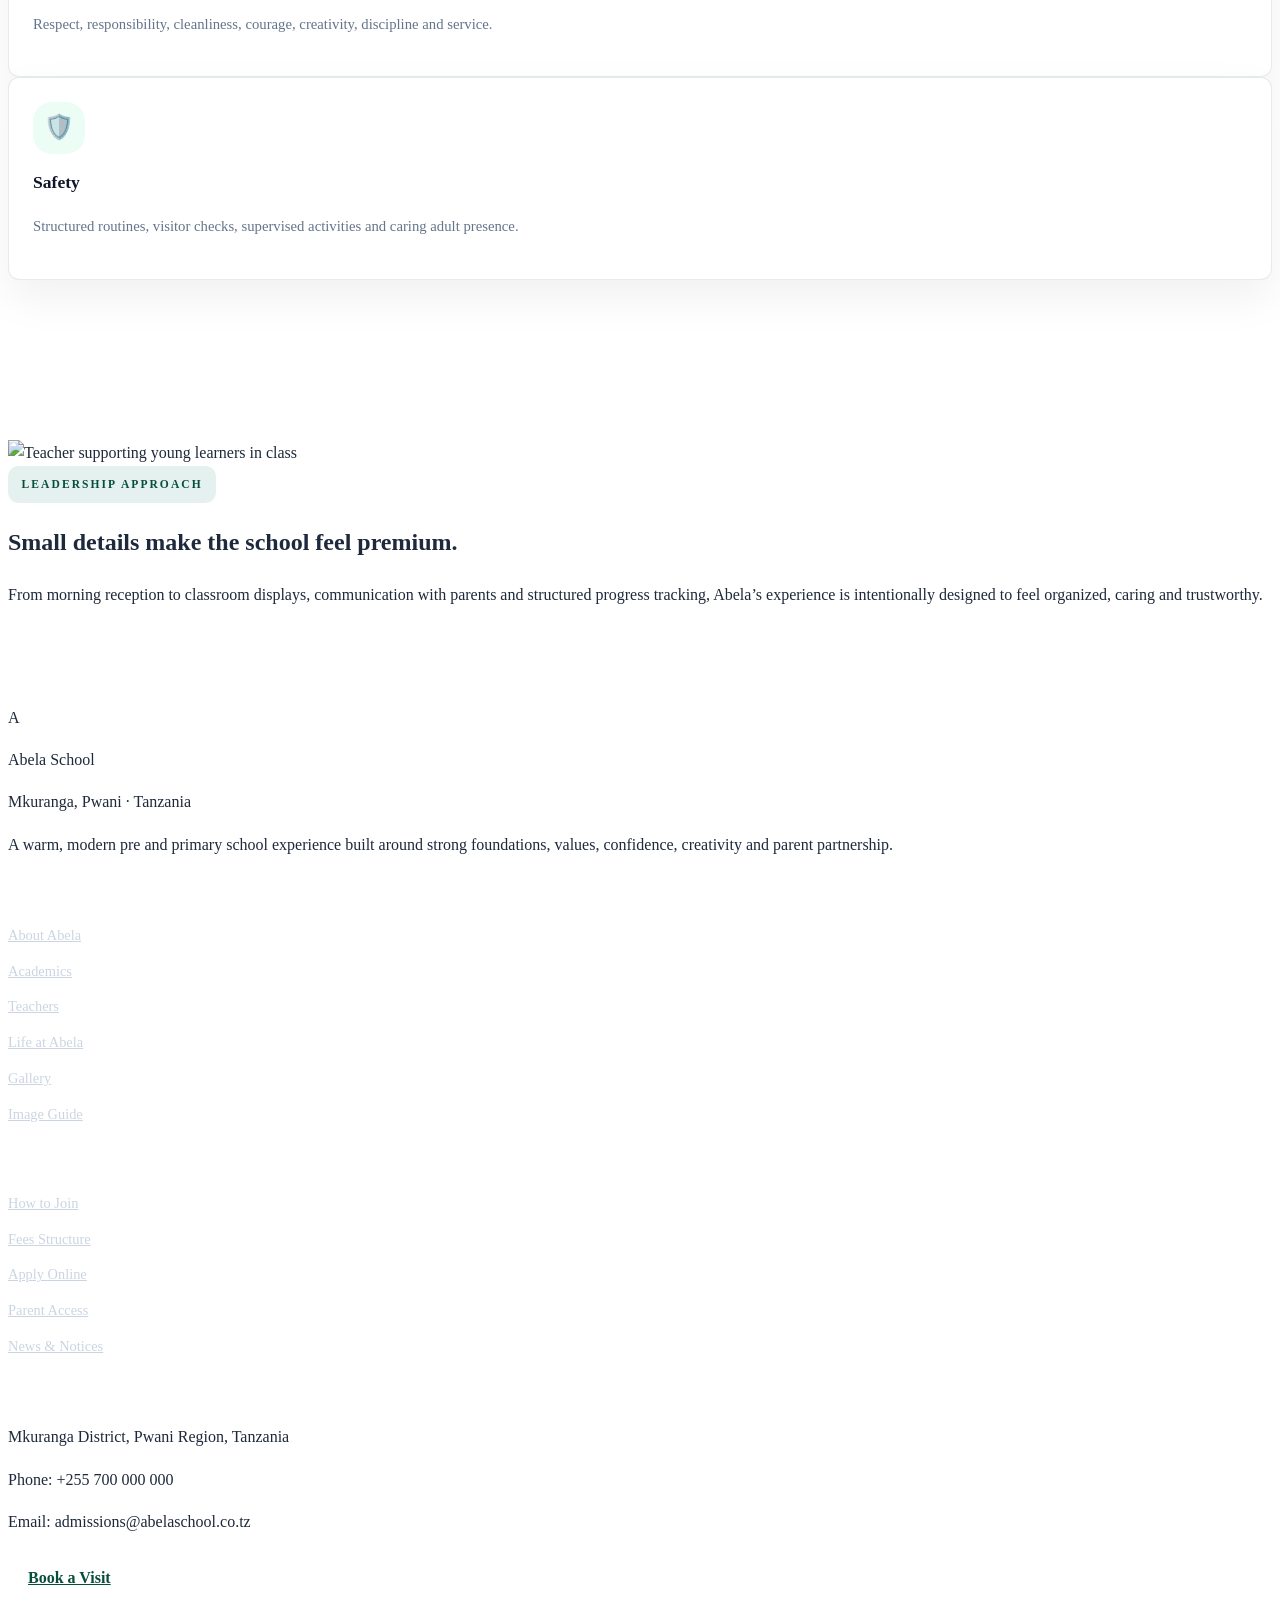
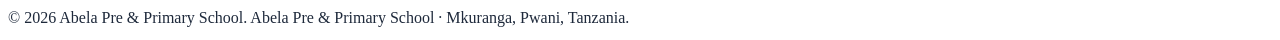
==== commit ffa04643: "upgrade Abela website with premium school structure" ====
--- a/about.html
+++ b/about.html
@@ -58,7 +58,7 @@
       <a class="nav-link" href="about.html">About</a>
       <a class="nav-link" href="academics.html">Academics</a>
       <a class="nav-link" href="admissions.html">Admissions</a>
-      <a class="nav-link" href="school-life.html">School Life</a>
+      <a class="nav-link" href="school-life.html">Life at Abela</a>
       <a class="nav-link" href="gallery.html">Gallery</a>
     </div>
 
@@ -68,12 +68,12 @@
         <div id="moreMenu" class="absolute right-0 mt-2 hidden w-52 rounded-2xl border border-emerald-900/10 bg-white p-2 shadow-xl" role="menu" aria-label="More pages">
           <a role="menuitem" class="mobile-link" href="fees.html">Fees</a>
           <a role="menuitem" class="mobile-link" href="teachers.html">Teachers</a>
-          <a role="menuitem" class="mobile-link" href="photo-library.html">Photo Library</a>
-          <a role="menuitem" class="mobile-link" href="news.html">News</a>
+          <a role="menuitem" class="mobile-link" href="photo-library.html">Image Guide</a>
+          <a role="menuitem" class="mobile-link" href="news.html">News & Notices</a>
           <a role="menuitem" class="mobile-link" href="contact.html">Contact</a>
         </div>
       </div>
-      <a href="portal.html" class="btn btn-ghost">Parent Portal</a>
+      <a href="portal.html" class="btn btn-ghost">Parent Access</a>
       <a href="apply.html" class="btn btn-primary">Apply Now</a>
     </div>
 
@@ -87,7 +87,7 @@
       <section>
         <p class="px-2 text-xs font-bold uppercase tracking-[0.2em] text-slate-400">Main</p>
         <div class="mt-2 grid gap-1">
-          <a class="mobile-link" href="index.html">Home</a><a class="mobile-link" href="about.html">About</a><a class="mobile-link" href="academics.html">Academics</a><a class="mobile-link" href="school-life.html">School Life</a><a class="mobile-link" href="gallery.html">Gallery</a>
+          <a class="mobile-link" href="index.html">Home</a><a class="mobile-link" href="about.html">About</a><a class="mobile-link" href="academics.html">Academics</a><a class="mobile-link" href="school-life.html">Life at Abela</a><a class="mobile-link" href="gallery.html">Gallery</a>
         </div>
       </section>
       <section>
@@ -99,18 +99,18 @@
       <section>
         <p class="px-2 text-xs font-bold uppercase tracking-[0.2em] text-slate-400">School</p>
         <div class="mt-2 grid gap-1">
-          <a class="mobile-link" href="teachers.html">Teachers</a><a class="mobile-link" href="news.html">News</a><a class="mobile-link" href="contact.html">Contact</a>
+          <a class="mobile-link" href="teachers.html">Teachers</a><a class="mobile-link" href="news.html">News & Notices</a><a class="mobile-link" href="contact.html">Contact</a>
         </div>
       </section>
       <section>
         <p class="px-2 text-xs font-bold uppercase tracking-[0.2em] text-slate-400">Resources</p>
         <div class="mt-2 grid gap-1">
-          <a class="mobile-link" href="photo-library.html">Photo Library</a><a class="mobile-link" href="portal.html">Parent Portal</a>
+          <a class="mobile-link" href="photo-library.html">Image Guide</a><a class="mobile-link" href="portal.html">Parent Access</a>
         </div>
       </section>
       <div class="mt-2 grid gap-2 sm:grid-cols-2">
         <a href="apply.html" class="btn btn-primary w-full justify-center">Apply Now</a>
-        <a href="portal.html" class="btn btn-ghost w-full justify-center">Parent Portal</a>
+        <a href="portal.html" class="btn btn-ghost w-full justify-center">Parent Access</a>
       </div>
     </div>
   </div>
@@ -174,17 +174,17 @@
       <a class="footer-link" href="about.html">About Abela</a>
       <a class="footer-link" href="academics.html">Academics</a>
       <a class="footer-link" href="teachers.html">Teachers</a>
-      <a class="footer-link" href="school-life.html">School Life</a>
+      <a class="footer-link" href="school-life.html">Life at Abela</a>
       <a class="footer-link" href="gallery.html">Gallery</a>
-      <a class="footer-link" href="photo-library.html">Photo Library</a>
+      <a class="footer-link" href="photo-library.html">Image Guide</a>
     </div>
     <div>
       <h3 class="footer-title">Admissions</h3>
       <a class="footer-link" href="admissions.html">How to Join</a>
       <a class="footer-link" href="fees.html">Fees Structure</a>
       <a class="footer-link" href="apply.html">Apply Online</a>
-      <a class="footer-link" href="portal.html">Parent Portal</a>
-      <a class="footer-link" href="news.html">News & Updates</a>
+      <a class="footer-link" href="portal.html">Parent Access</a>
+      <a class="footer-link" href="news.html">News & Notices</a>
     </div>
     <div>
       <h3 class="footer-title">Contact</h3>
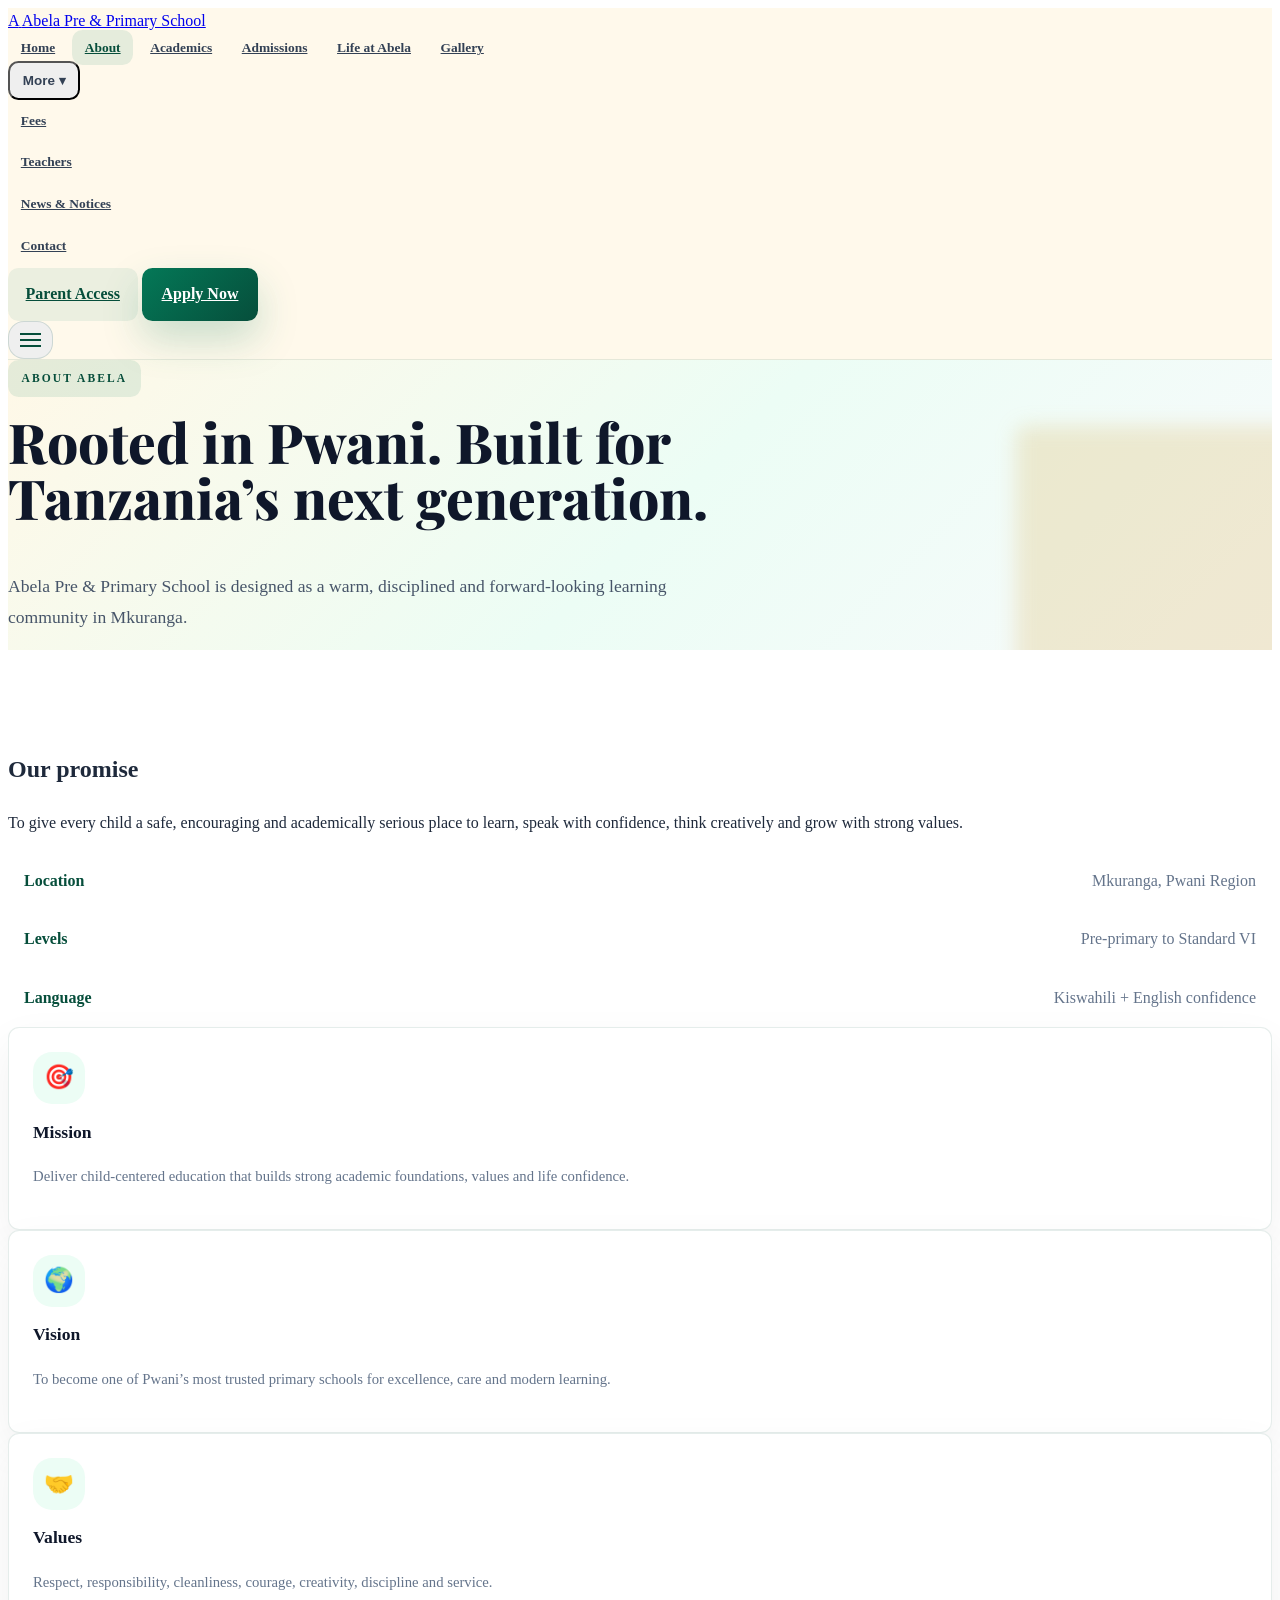
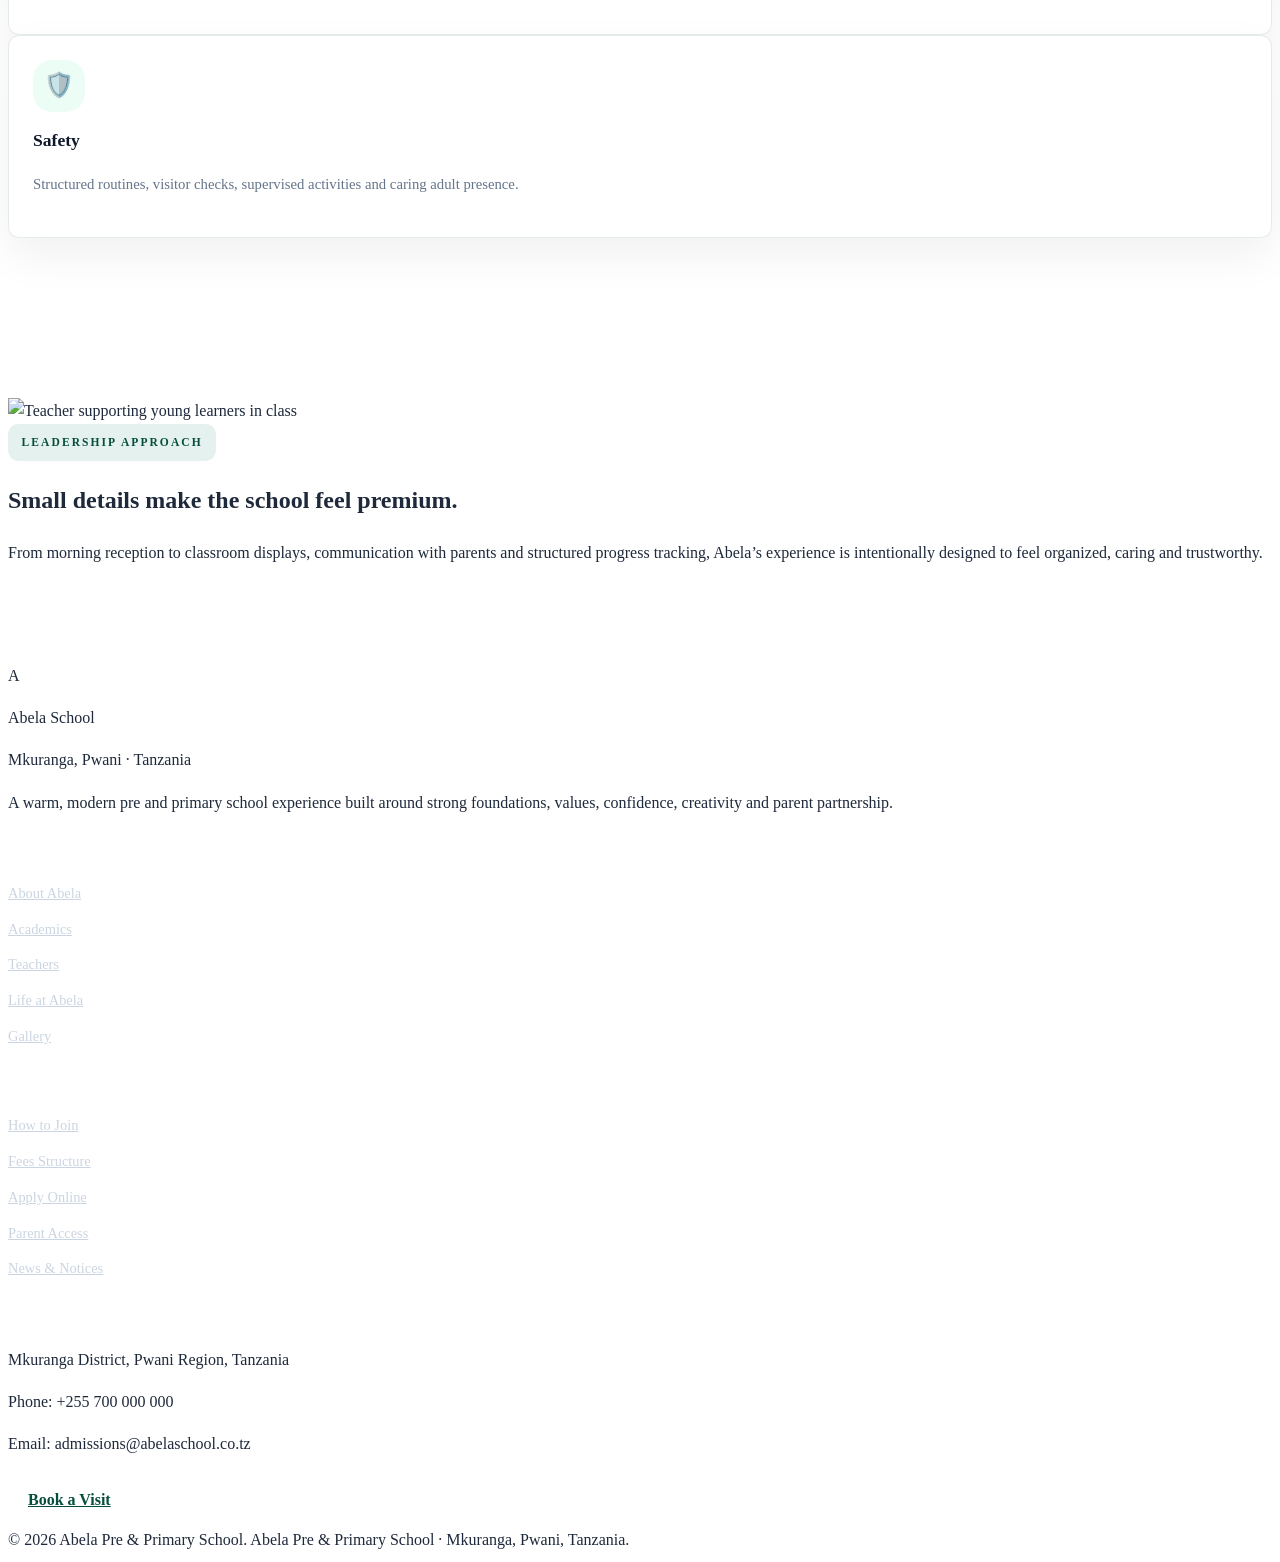
==== commit fd1e743a: "fix mobile navbar and remove image guide content" ====
--- a/about.html
+++ b/about.html
@@ -52,7 +52,6 @@
         <span class="block truncate text-[11px] font-semibold text-slate-500">Pre & Primary School</span>
       </span>
     </a>
-
     <div class="hidden xl:flex xl:items-center xl:gap-1">
       <a class="nav-link" href="index.html">Home</a>
       <a class="nav-link" href="about.html">About</a>
@@ -61,14 +60,12 @@
       <a class="nav-link" href="school-life.html">Life at Abela</a>
       <a class="nav-link" href="gallery.html">Gallery</a>
     </div>
-
     <div class="hidden xl:flex xl:items-center xl:gap-2">
       <div class="relative" data-more-wrap>
         <button type="button" class="nav-link" id="moreMenuBtn" aria-haspopup="true" aria-expanded="false" aria-controls="moreMenu">More ▾</button>
-        <div id="moreMenu" class="absolute right-0 mt-2 hidden w-52 rounded-2xl border border-emerald-900/10 bg-white p-2 shadow-xl" role="menu" aria-label="More pages">
+        <div id="moreMenu" class="absolute right-0 mt-2 hidden w-52 rounded-xl border border-emerald-900/10 bg-white p-2 shadow-xl" role="menu" aria-label="More pages">
           <a role="menuitem" class="mobile-link" href="fees.html">Fees</a>
           <a role="menuitem" class="mobile-link" href="teachers.html">Teachers</a>
-          <a role="menuitem" class="mobile-link" href="photo-library.html">Image Guide</a>
           <a role="menuitem" class="mobile-link" href="news.html">News & Notices</a>
           <a role="menuitem" class="mobile-link" href="contact.html">Contact</a>
         </div>
@@ -76,38 +73,22 @@
       <a href="portal.html" class="btn btn-ghost">Parent Access</a>
       <a href="apply.html" class="btn btn-primary">Apply Now</a>
     </div>
-
     <button id="menuBtn" class="menu-button xl:hidden" type="button" aria-label="Open navigation menu" aria-controls="mobileMenu" aria-expanded="false">
       <span class="menu-line"></span><span class="menu-line"></span><span class="menu-line"></span>
     </button>
   </nav>
-
-  <div id="mobileMenu" class="mobile-menu fixed inset-x-0 top-[72px] bottom-0 z-40 overflow-y-auto bg-white/95 px-4 pb-6 pt-4 backdrop-blur xl:hidden" hidden>
-    <div class="mx-auto grid max-w-2xl gap-4">
-      <section>
-        <p class="px-2 text-xs font-bold uppercase tracking-[0.2em] text-slate-400">Main</p>
-        <div class="mt-2 grid gap-1">
-          <a class="mobile-link" href="index.html">Home</a><a class="mobile-link" href="about.html">About</a><a class="mobile-link" href="academics.html">Academics</a><a class="mobile-link" href="school-life.html">Life at Abela</a><a class="mobile-link" href="gallery.html">Gallery</a>
-        </div>
-      </section>
-      <section>
-        <p class="px-2 text-xs font-bold uppercase tracking-[0.2em] text-slate-400">Admissions</p>
-        <div class="mt-2 grid gap-1">
-          <a class="mobile-link" href="admissions.html">Admissions</a><a class="mobile-link" href="fees.html">Fees</a><a class="mobile-link" href="apply.html">Apply</a>
-        </div>
-      </section>
-      <section>
-        <p class="px-2 text-xs font-bold uppercase tracking-[0.2em] text-slate-400">School</p>
-        <div class="mt-2 grid gap-1">
-          <a class="mobile-link" href="teachers.html">Teachers</a><a class="mobile-link" href="news.html">News & Notices</a><a class="mobile-link" href="contact.html">Contact</a>
-        </div>
-      </section>
-      <section>
-        <p class="px-2 text-xs font-bold uppercase tracking-[0.2em] text-slate-400">Resources</p>
-        <div class="mt-2 grid gap-1">
-          <a class="mobile-link" href="photo-library.html">Image Guide</a><a class="mobile-link" href="portal.html">Parent Access</a>
-        </div>
-      </section>
+  <div id="mobileMenu" class="mobile-menu fixed inset-x-0 top-[72px] z-40 border-t border-emerald-900/10 bg-white px-4 pb-6 pt-4 shadow-xl xl:hidden" hidden>
+    <div class="mx-auto grid max-w-2xl gap-2">
+      <a class="mobile-link" href="index.html">Home</a>
+      <a class="mobile-link" href="about.html">About</a>
+      <a class="mobile-link" href="academics.html">Academics</a>
+      <a class="mobile-link" href="admissions.html">Admissions</a>
+      <a class="mobile-link" href="school-life.html">Life at Abela</a>
+      <a class="mobile-link" href="gallery.html">Gallery</a>
+      <a class="mobile-link" href="fees.html">Fees</a>
+      <a class="mobile-link" href="teachers.html">Teachers</a>
+      <a class="mobile-link" href="news.html">News & Notices</a>
+      <a class="mobile-link" href="contact.html">Contact</a>
       <div class="mt-2 grid gap-2 sm:grid-cols-2">
         <a href="apply.html" class="btn btn-primary w-full justify-center">Apply Now</a>
         <a href="portal.html" class="btn btn-ghost w-full justify-center">Parent Access</a>
@@ -176,8 +157,7 @@
       <a class="footer-link" href="teachers.html">Teachers</a>
       <a class="footer-link" href="school-life.html">Life at Abela</a>
       <a class="footer-link" href="gallery.html">Gallery</a>
-      <a class="footer-link" href="photo-library.html">Image Guide</a>
-    </div>
+          </div>
     <div>
       <h3 class="footer-title">Admissions</h3>
       <a class="footer-link" href="admissions.html">How to Join</a>
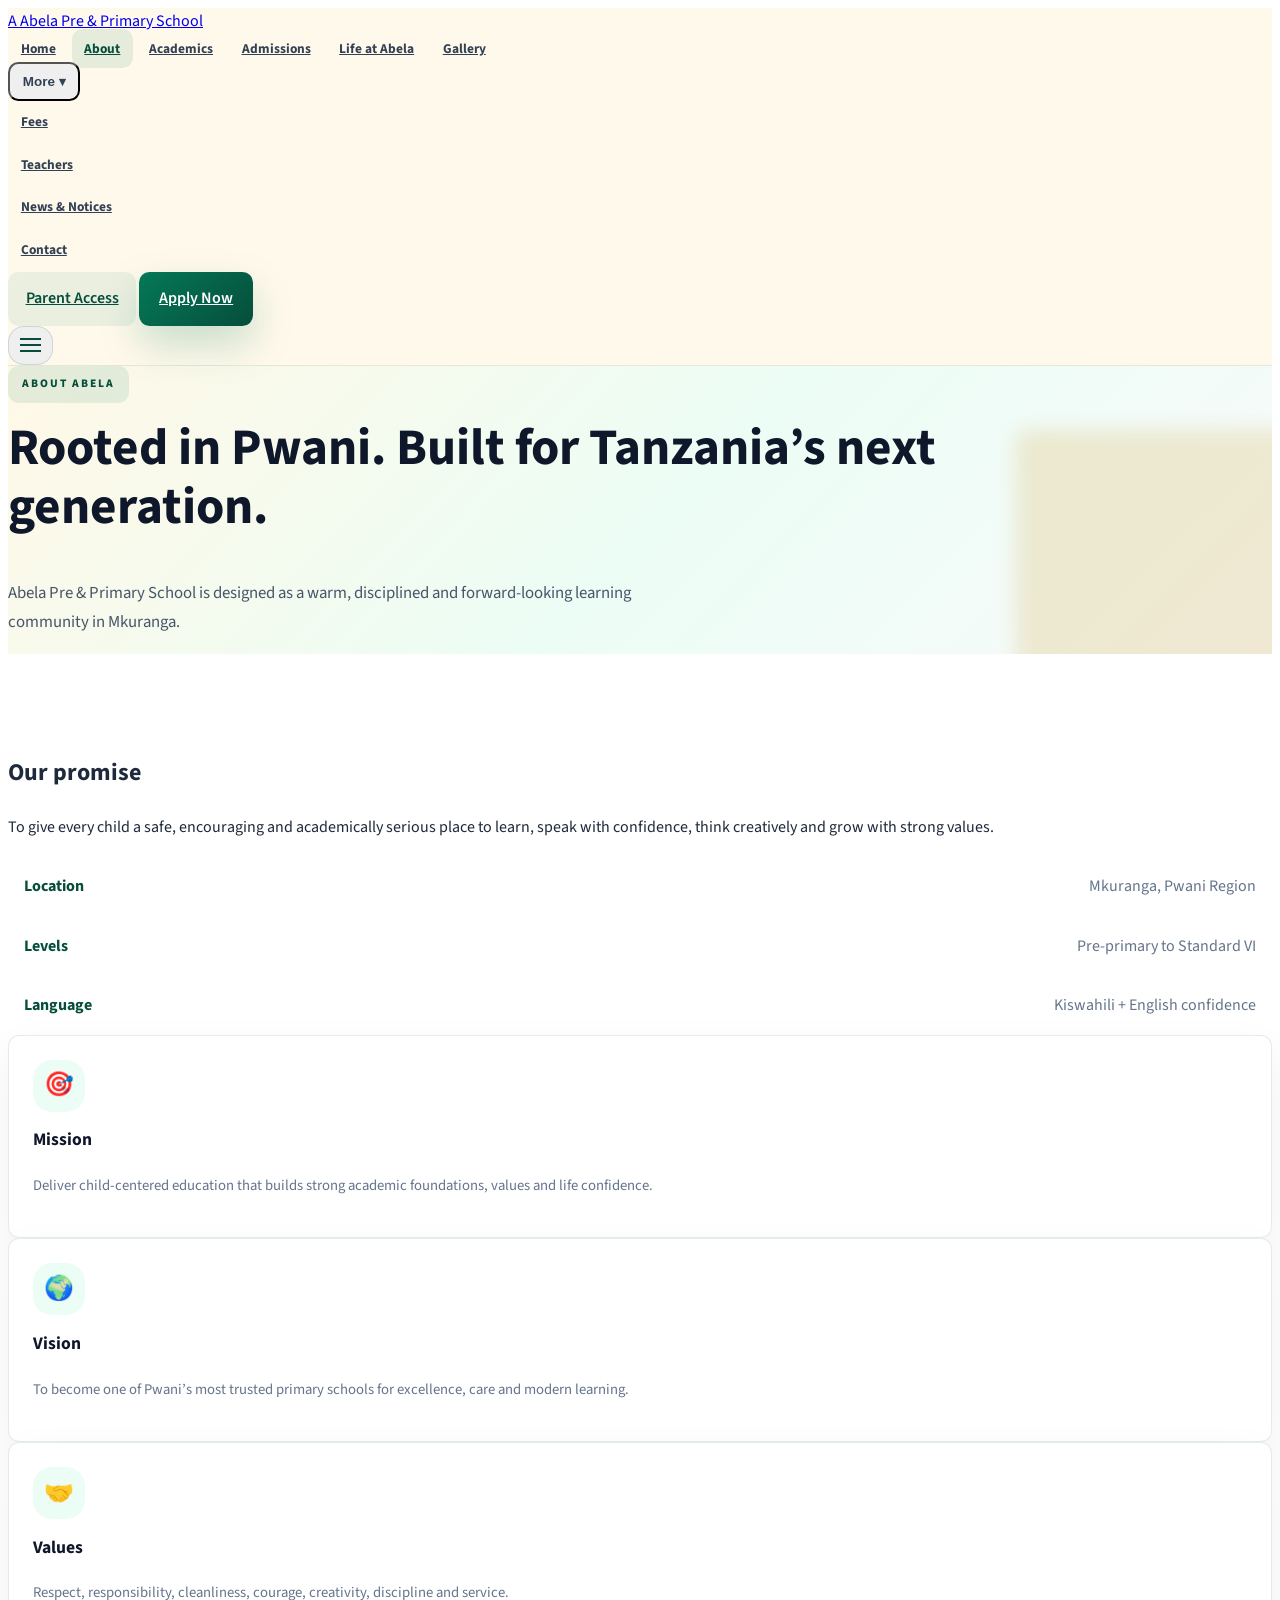
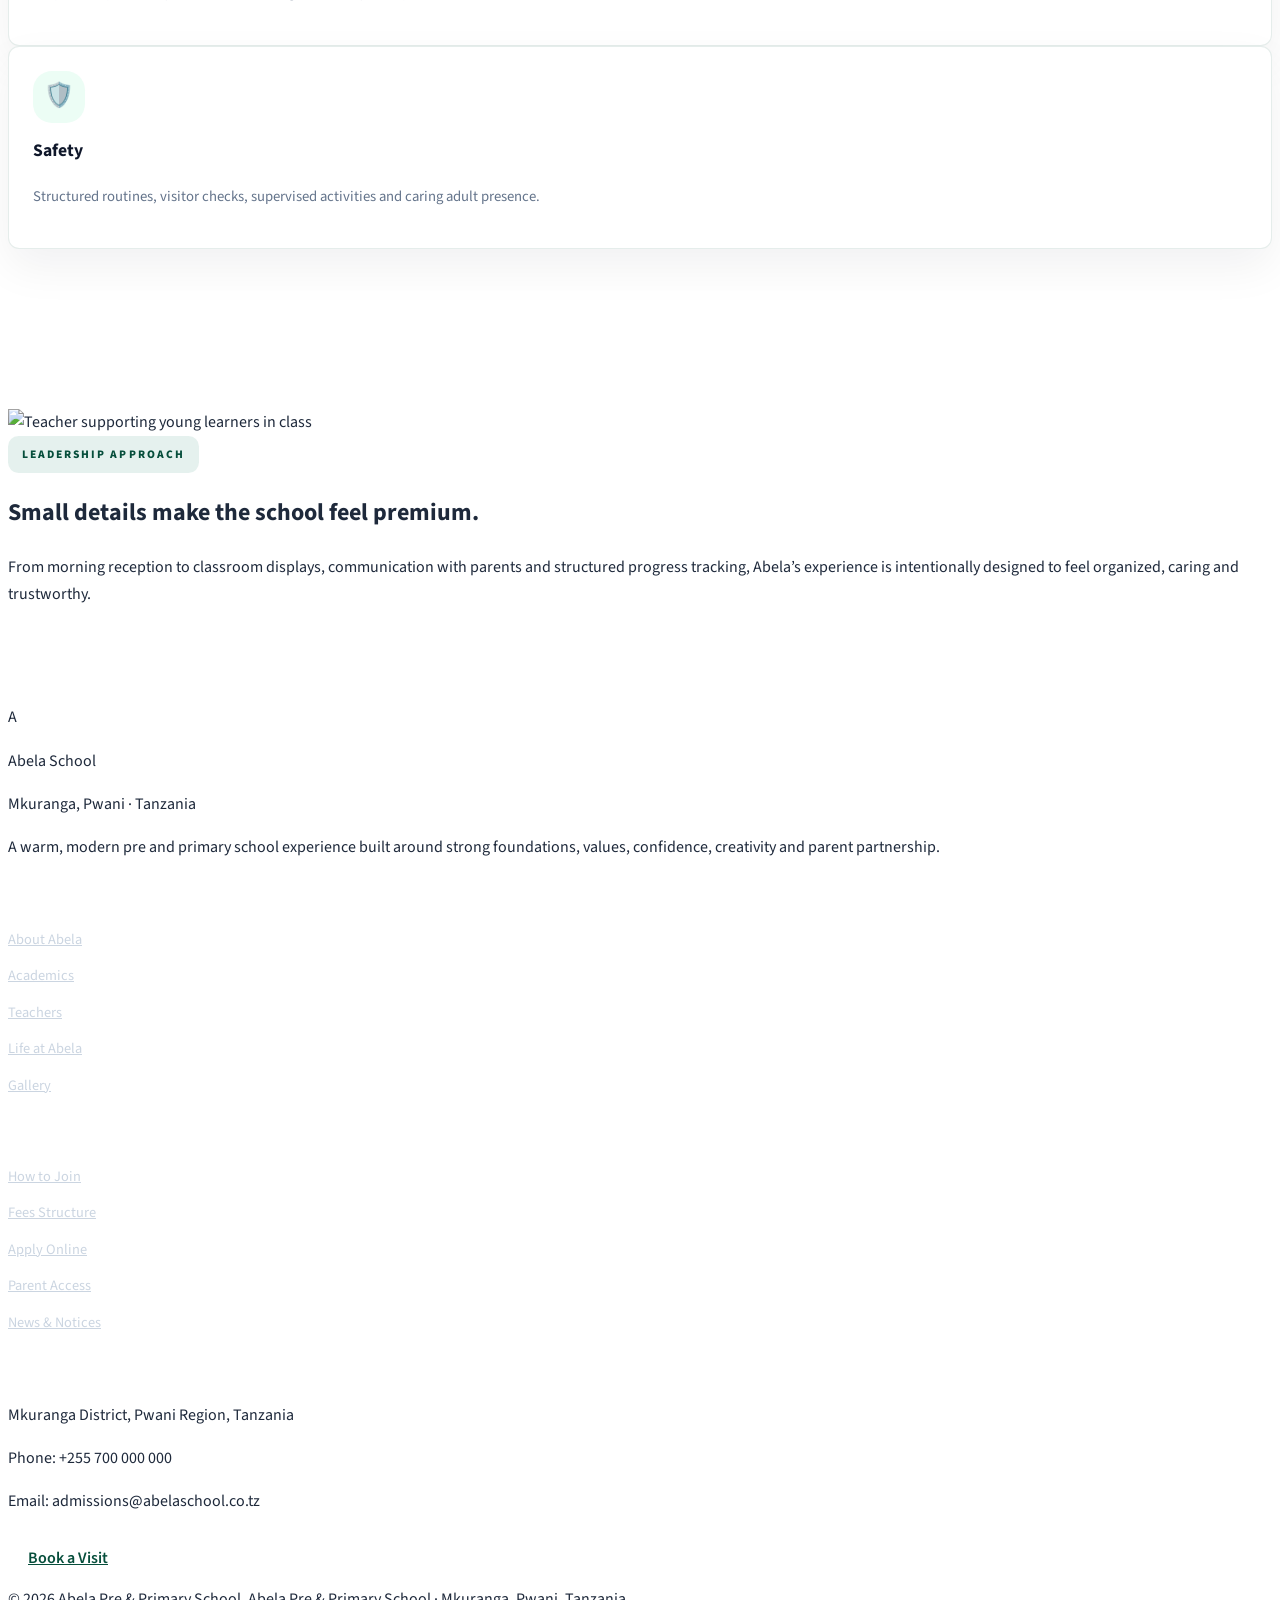
==== commit cacea2f3: "update typography to official school font system" ====
--- a/about.html
+++ b/about.html
@@ -12,15 +12,15 @@
   <meta property="og:image" content="https://images.unsplash.com/photo-1509062522246-3755977927d7?auto=format&fit=crop&w=1600&q=80" />
   <link rel="preconnect" href="https://fonts.googleapis.com" />
   <link rel="preconnect" href="https://fonts.gstatic.com" crossorigin />
-  <link href="https://fonts.googleapis.com/css2?family=Inter:wght@400;500;600;700;800;900&family=Playfair+Display:wght@700;800&display=swap" rel="stylesheet" />
+  <link href="https://fonts.googleapis.com/css2?family=Source+Sans+3:wght@400;500;600;700;800&display=swap" rel="stylesheet" />
   <script src="https://cdn.tailwindcss.com"></script>
   <script>
     tailwind.config = {
       theme: {
         extend: {
           fontFamily: {
-            sans: ['Inter', 'sans-serif'],
-            display: ['Playfair Display', 'serif']
+            sans: ['Source Sans 3', 'Arial', 'sans-serif'],
+            display: ['Source Sans 3', 'Arial', 'sans-serif']
           },
           colors: {
             abela: {
@@ -109,7 +109,7 @@
 <section class="section-padding bg-white">
   <div class="mx-auto grid max-w-7xl gap-10 px-4 sm:px-6 lg:grid-cols-[0.9fr_1.1fr] lg:px-8">
     <div class="reveal rounded-xl bg-emerald-50 p-8">
-      <h2 class="font-display text-4xl font-bold">Our promise</h2>
+      <h2 class="text-4xl font-bold">Our promise</h2>
       <p class="mt-5 leading-8 text-slate-700">To give every child a safe, encouraging and academically serious place to learn, speak with confidence, think creatively and grow with strong values.</p>
       <div class="mt-8 grid gap-3">
         <div class="info-pill"><strong>Location</strong><span>Mkuranga, Pwani Region</span></div>
@@ -130,7 +130,7 @@
     <img class="reveal h-[420px] w-full rounded-xl object-cover shadow-glow" src="https://images.unsplash.com/photo-1596495577886-d920f1fb7238?auto=format&fit=crop&w=1200&q=80" alt="Teacher supporting young learners in class" loading="lazy" />
     <div class="reveal">
       <span class="eyebrow">Leadership approach</span>
-      <h2 class="mt-4 font-display text-4xl font-bold">Small details make the school feel premium.</h2>
+      <h2 class="mt-4 text-4xl font-bold">Small details make the school feel premium.</h2>
       <p class="mt-5 leading-8 text-slate-700">From morning reception to classroom displays, communication with parents and structured progress tracking, Abela’s experience is intentionally designed to feel organized, caring and trustworthy.</p>
     </div>
   </div>
--- a/assets/css/styles.css
+++ b/assets/css/styles.css
@@ -1,4 +1,5 @@
 :root {
+  --font-main: "Source Sans 3", Arial, sans-serif;
   --green: #047857;
   --deep: #064e3b;
   --gold: #d6a83f;
@@ -6,7 +7,9 @@
   --ink: #0f172a;
 }
 * { scroll-behavior: smooth; }
-body { min-height: 100vh; line-height: 1.65; color:#1e293b; }
+html,
+body { font-family: var(--font-main); }
+body { min-height: 100vh; font-size: 16px; line-height: 1.7; color:#1e293b; font-weight: 400; }
 .skip-link { position: fixed; left: 1rem; top: -4rem; z-index: 100; border-radius: .65rem; background: var(--deep); color: white; padding: .75rem 1rem; transition: top .2s ease; }
 .skip-link:focus { top: 1rem; }
 .site-header { position: sticky; top: 0; z-index: 50; border-bottom: 1px solid rgba(6, 78, 59, .1); background: rgba(255, 248, 231, .84); backdrop-filter: blur(18px); }
@@ -16,7 +19,7 @@
 .mobile-link { display: block; }
 .menu-button { display: grid; gap: .25rem; border-radius: 1rem; border: 1px solid rgba(6,78,59,.15); padding: .7rem; }
 .menu-line { display: block; width: 1.3rem; height: 2px; background: var(--deep); }
-.btn { display: inline-flex; align-items: center; justify-content: center; gap: .5rem; border-radius: .65rem; font-weight: 700; transition: transform .2s ease, box-shadow .2s ease, background .2s ease; }
+.btn { display: inline-flex; align-items: center; justify-content: center; gap: .5rem; border-radius: .65rem; font-weight: 600; transition: transform .2s ease, box-shadow .2s ease, background .2s ease; }
 .btn:hover { transform: translateY(-2px); }
 .btn-primary { background: linear-gradient(135deg, var(--green), var(--deep)); color: white; padding: .85rem 1.25rem; box-shadow: 0 18px 40px rgba(4, 120, 87, .22); }
 .btn-ghost { background: rgba(4, 120, 87, .08); color: var(--deep); padding: .85rem 1.1rem; }
@@ -28,13 +31,13 @@
 .eyebrow.light { background: rgba(255,255,255,.1); color: #fde68a; }
 .section-padding { padding: 5rem 0; }
 .section-heading { max-width: 48rem; text-align: center; margin: 0 auto; }
-.section-heading h2 { margin-top: 1rem; font-family: 'Playfair Display', serif; font-size: clamp(1.85rem, 3.3vw, 3rem); line-height: 1.05; font-weight: 800; color: #0f172a; }
+.section-heading h2 { margin-top: 1rem; font-size: clamp(1.75rem, 3vw, 2.6rem); line-height: 1.2; font-weight: 700; color: #0f172a; }
 .section-heading.text-white h2 { color: white; }
 .section-heading p { margin-top: 1rem; color: #64748b; line-height: 1.75; }
 .page-hero { position: relative; overflow: hidden; background: linear-gradient(135deg, #fff8e7, #ecfdf5 52%, #f8fafc); }
 .page-hero::after { content: ''; position: absolute; inset: auto -8rem -10rem auto; width: 24rem; height: 24rem; border-radius: .65rem; background: rgba(214,168,63,.22); filter: blur(10px); }
-.page-hero h1 { max-width: 58rem; margin-top: 1rem; font-family: 'Playfair Display', serif; font-size: clamp(2rem, 4.3vw, 3.6rem); line-height: 1.02; font-weight: 800; color: #0f172a; }
-.page-hero p { margin-top: 1.25rem; max-width: 44rem; color: #475569; font-size: 1.1rem; line-height: 1.75; }
+.page-hero h1 { max-width: 58rem; margin-top: 1rem; font-size: clamp(2rem, 4vw, 3.2rem); line-height: 1.15; font-weight: 700; color: #0f172a; }
+.page-hero p { margin-top: 1.25rem; max-width: 44rem; color: #475569; font-size: 1.05rem; line-height: 1.72; }
 .hero-photo-card { position: relative; overflow: hidden; border-radius: .75rem; background: white; padding: .55rem; box-shadow: 0 35px 90px rgba(4,120,87,.25); }
 .hero-photo-card img { height: min(68vh, 620px); width: 100%; border-radius: .7rem; object-fit: cover; }
 .floating-card { position: absolute; border: 1px solid rgba(255,255,255,.45); border-radius: .7rem; background: rgba(255,255,255,.88); color: #0f172a; padding: .9rem 1rem; backdrop-filter: blur(16px); box-shadow: 0 18px 45px rgba(15,23,42,.15); }
@@ -46,7 +49,7 @@
 .metric-card span, .dashboard-stat span { color: #64748b; font-size: .78rem; font-weight: 700; }
 .feature-card, .subject-card, .pathway-light, .step-card, .news-card, .contact-card, .notice-card, .dark-card { border: 1px solid rgba(6,78,59,.1); border-radius: .7rem; background: white; padding: 1.5rem; box-shadow: 0 18px 45px rgba(15,23,42,.06); transition: transform .25s ease, box-shadow .25s ease, border-color .25s ease; }
 .feature-card:hover, .subject-card:hover, .pathway-light:hover, .step-card:hover, .news-card:hover, .contact-card:hover, .notice-card:hover { transform: translateY(-7px); border-color: rgba(4,120,87,.25); box-shadow: 0 28px 70px rgba(4,120,87,.13); }
-.feature-card h3, .subject-card h3, .pathway-light h3, .step-card h3, .news-card h3, .contact-card h3, .notice-card h3, .dark-card h3 { margin-top: .85rem; color: #0f172a; font-size: 1.1rem; font-weight: 800; }
+.feature-card h3, .subject-card h3, .pathway-light h3, .step-card h3, .news-card h3, .contact-card h3, .notice-card h3, .dark-card h3 { margin-top: .85rem; color: #0f172a; font-size: 1.1rem; font-weight: 700; }
 .feature-card p, .subject-card p, .pathway-light p, .step-card p, .news-card p, .contact-card p, .notice-card p, .dark-card p { margin-top: .6rem; color: #64748b; font-size: .92rem; line-height: 1.75; }
 .icon-badge { display: grid; width: 3.25rem; height: 3.25rem; place-items: center; border-radius: 1.2rem; background: #ecfdf5; font-size: 1.5rem; }
 .pathway-card { border: 1px solid rgba(255,255,255,.12); border-radius: .7rem; background: rgba(255,255,255,.06); padding: 1.5rem; }
